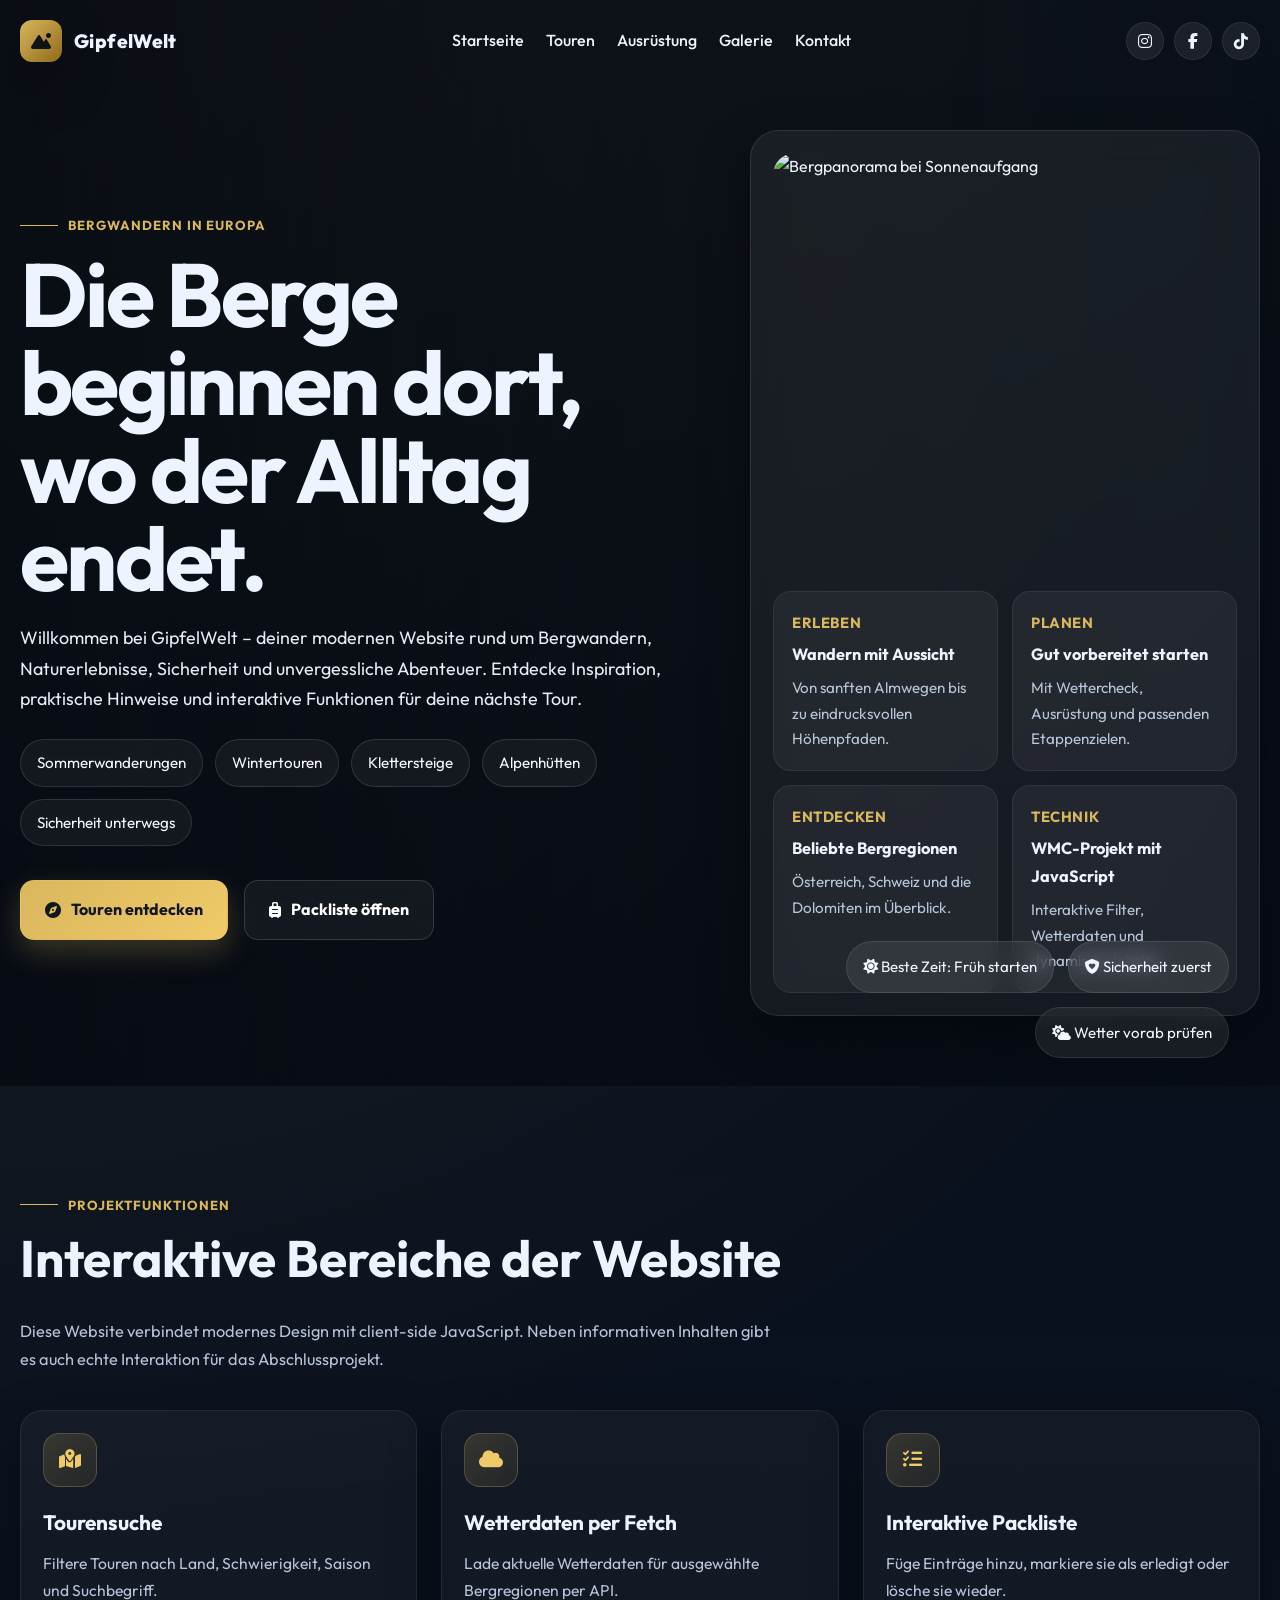
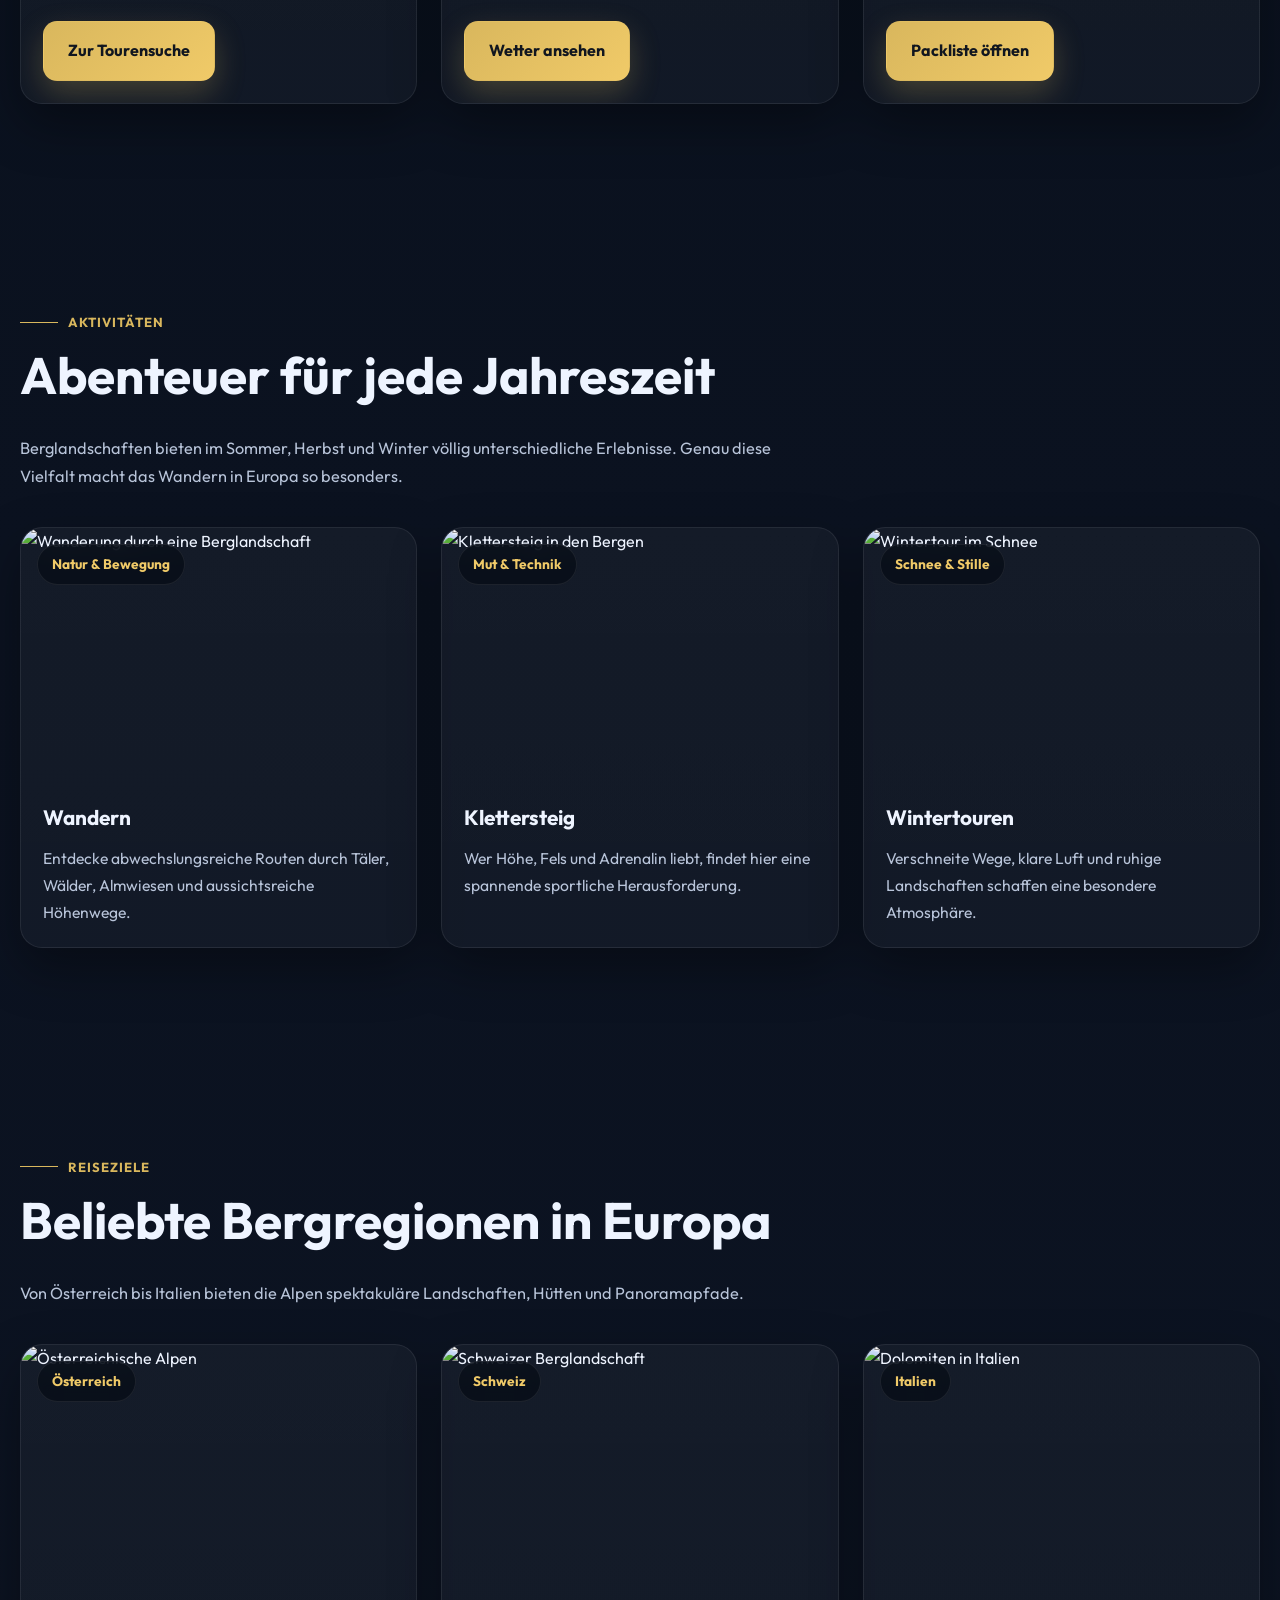
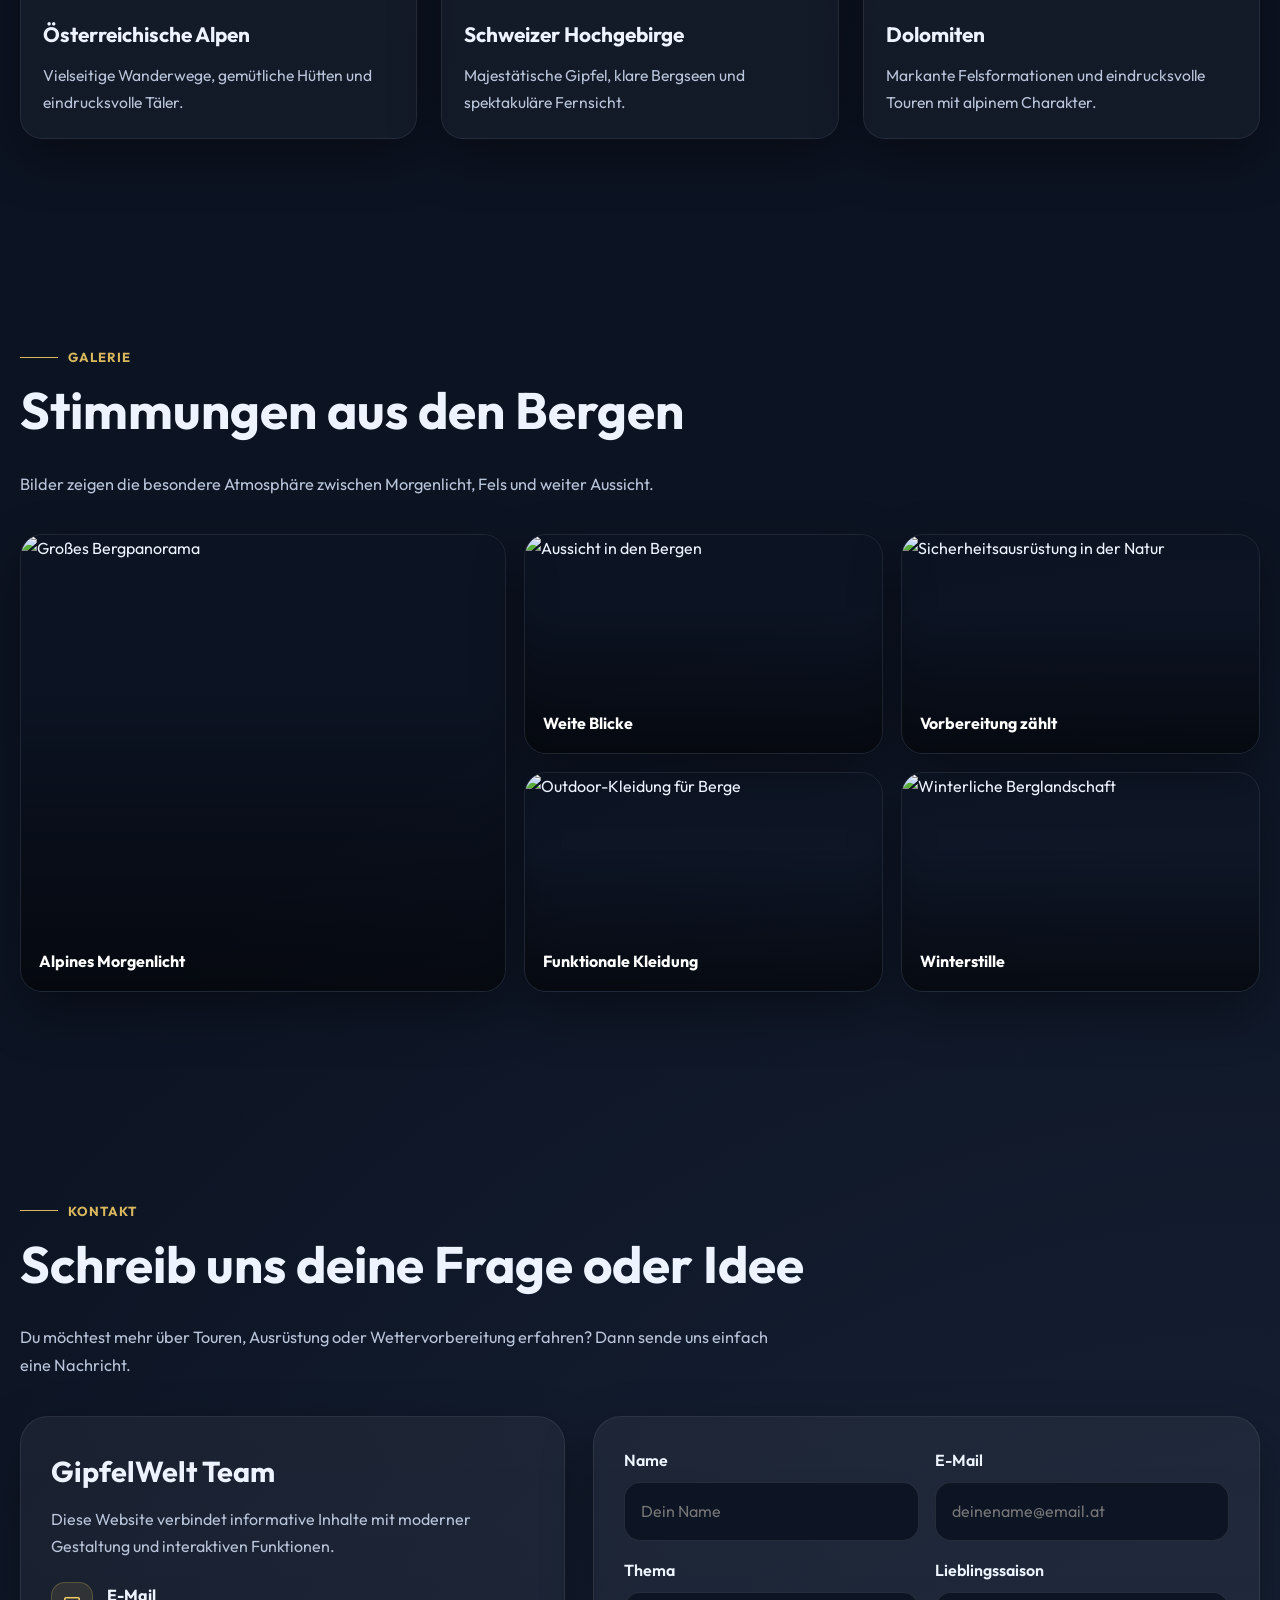
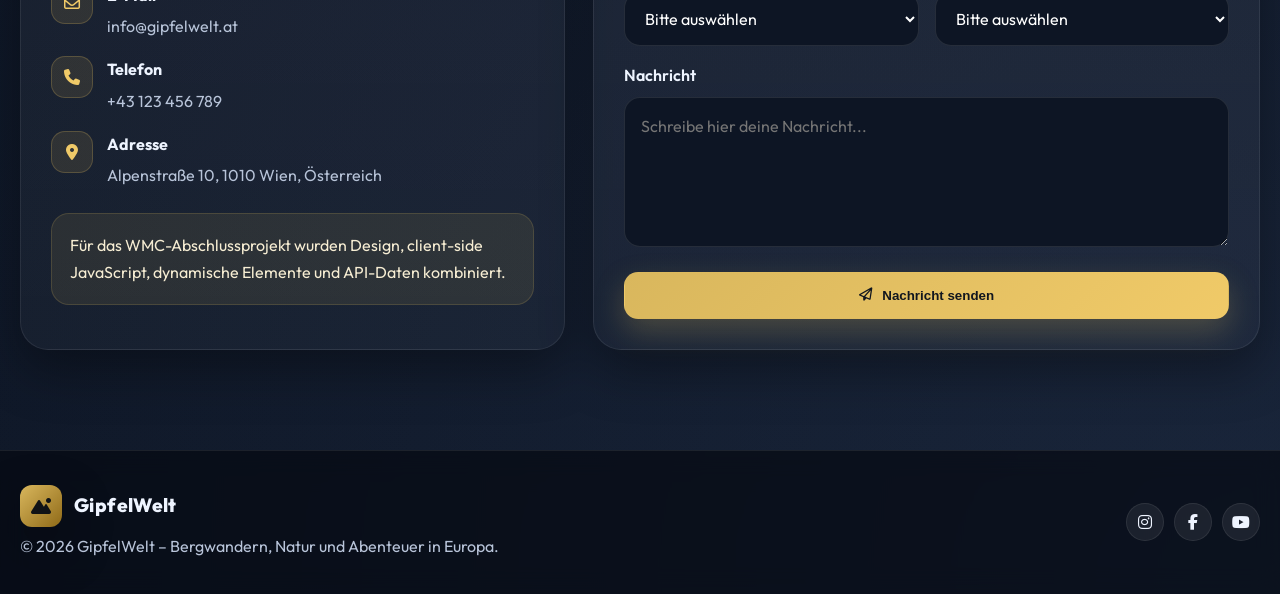
==== CSS/index.html @ cbbd0f8c "first commit" ====
<!DOCTYPE html>
<html lang="de">
<head>
  <meta charset="UTF-8" />
  <meta name="viewport" content="width=device-width, initial-scale=1.0" />
  <title>GipfelWelt | Bergwandern, Natur & Abenteuer</title>

  <link rel="preconnect" href="https://fonts.googleapis.com" />
  <link rel="preconnect" href="https://fonts.gstatic.com" crossorigin />
  <link href="https://fonts.googleapis.com/css2?family=Outfit:wght@300;400;500;600;700;800&display=swap" rel="stylesheet" />
  <link rel="stylesheet" href="https://cdnjs.cloudflare.com/ajax/libs/font-awesome/6.5.2/css/all.min.css" />
  <link rel="stylesheet" href="style.css" />
  <script src="script.js" defer></script>
</head>
<body data-seite="start">

  <nav id="navbar">
    <div class="nav-inner">
      <a href="index.html" class="logo">
        <span class="logo-icon"><i class="fa-solid fa-mountain-sun"></i></span>
        <span>GipfelWelt</span>
      </a>

      <div class="nav-links" id="navLinks">
        <a href="index.html">Startseite</a>
        <a href="touren.html">Touren</a>
        <a href="ausruestung.html">Ausrüstung</a>
        <a href="#galerie">Galerie</a>
        <a href="#kontakt">Kontakt</a>
      </div>

      <div class="nav-actions">
        <div class="social-mini">
          <a href="#" aria-label="Instagram"><i class="fa-brands fa-instagram"></i></a>
          <a href="#" aria-label="Facebook"><i class="fa-brands fa-facebook-f"></i></a>
          <a href="#" aria-label="TikTok"><i class="fa-brands fa-tiktok"></i></a>
        </div>

        <button class="menu-btn" id="menuBtn" aria-label="Menü öffnen">
          <i class="fa-solid fa-bars"></i>
        </button>
      </div>
    </div>
  </nav>

  <header id="start">
    <div class="hero-bg hero-bg-home"></div>

    <div class="hero-grid">
      <div class="hero-copy">
        <div class="eyebrow">Bergwandern in Europa</div>
        <h1>Die Berge beginnen dort, wo der Alltag endet.</h1>
        <p>
          Willkommen bei GipfelWelt – deiner modernen Website rund um Bergwandern,
          Naturerlebnisse, Sicherheit und unvergessliche Abenteuer.
          Entdecke Inspiration, praktische Hinweise und interaktive Funktionen
          für deine nächste Tour.
        </p>

        <div class="pill-list">
          <span class="pill">Sommerwanderungen</span>
          <span class="pill">Wintertouren</span>
          <span class="pill">Klettersteige</span>
          <span class="pill">Alpenhütten</span>
          <span class="pill">Sicherheit unterwegs</span>
        </div>

        <div class="hero-buttons">
          <a href="touren.html" class="btn btn-primary">
            <i class="fa-solid fa-compass"></i> Touren entdecken
          </a>
          <a href="ausruestung.html" class="btn btn-secondary">
            <i class="fa-solid fa-suitcase-rolling"></i> Packliste öffnen
          </a>
        </div>
      </div>

      <div class="hero-panel">
        <div class="hero-image">
          <img
            src="https://images.unsplash.com/photo-1464822759023-fed622ff2c3b?q=80&w=1400&auto=format&fit=crop"
            alt="Bergpanorama bei Sonnenaufgang"
          />
        </div>

        <div class="hero-info">
          <div class="info-box">
            <span>Erleben</span>
            <strong>Wandern mit Aussicht</strong>
            <p>Von sanften Almwegen bis zu eindrucksvollen Höhenpfaden.</p>
          </div>

          <div class="info-box">
            <span>Planen</span>
            <strong>Gut vorbereitet starten</strong>
            <p>Mit Wettercheck, Ausrüstung und passenden Etappenzielen.</p>
          </div>

          <div class="info-box">
            <span>Entdecken</span>
            <strong>Beliebte Bergregionen</strong>
            <p>Österreich, Schweiz und die Dolomiten im Überblick.</p>
          </div>

          <div class="info-box">
            <span>Technik</span>
            <strong>WMC-Projekt mit JavaScript</strong>
            <p>Interaktive Filter, Wetterdaten und dynamische Inhalte.</p>
          </div>
        </div>
      </div>
    </div>

    <div class="hero-floating">
      <span class="floating-chip"><i class="fa-solid fa-sun"></i> Beste Zeit: Früh starten</span>
      <span class="floating-chip"><i class="fa-solid fa-shield-heart"></i> Sicherheit zuerst</span>
      <span class="floating-chip"><i class="fa-solid fa-cloud-sun"></i> Wetter vorab prüfen</span>
    </div>
  </header>

  <main>
    <section class="section">
      <div class="container">
        <div class="section-head">
          <div>
            <div class="eyebrow">Projektfunktionen</div>
            <h2>Interaktive Bereiche der Website</h2>
          </div>
          <p>
            Diese Website verbindet modernes Design mit client-side JavaScript.
            Neben informativen Inhalten gibt es auch echte Interaktion für das Abschlussprojekt.
          </p>
        </div>

        <div class="grid-3">
          <article class="card">
            <div class="card-content">
              <div class="card-icon"><i class="fa-solid fa-map-location-dot"></i></div>
              <h3>Tourensuche</h3>
              <p>
                Filtere Touren nach Land, Schwierigkeit, Saison und Suchbegriff.
              </p>
              <a class="btn btn-primary btn-small" href="touren.html">Zur Tourensuche</a>
            </div>
          </article>

          <article class="card">
            <div class="card-content">
              <div class="card-icon"><i class="fa-solid fa-cloud"></i></div>
              <h3>Wetterdaten per Fetch</h3>
              <p>
                Lade aktuelle Wetterdaten für ausgewählte Bergregionen per API.
              </p>
              <a class="btn btn-primary btn-small" href="touren.html#wetterbereich">Wetter ansehen</a>
            </div>
          </article>

          <article class="card">
            <div class="card-content">
              <div class="card-icon"><i class="fa-solid fa-list-check"></i></div>
              <h3>Interaktive Packliste</h3>
              <p>
                Füge Einträge hinzu, markiere sie als erledigt oder lösche sie wieder.
              </p>
              <a class="btn btn-primary btn-small" href="ausruestung.html">Packliste öffnen</a>
            </div>
          </article>
        </div>
      </div>
    </section>

    <section class="section" id="aktivitaeten">
      <div class="container">
        <div class="section-head">
          <div>
            <div class="eyebrow">Aktivitäten</div>
            <h2>Abenteuer für jede Jahreszeit</h2>
          </div>
          <p>
            Berglandschaften bieten im Sommer, Herbst und Winter völlig unterschiedliche Erlebnisse.
            Genau diese Vielfalt macht das Wandern in Europa so besonders.
          </p>
        </div>

        <div class="grid-3">
          <article class="card">
            <div class="card-image">
              <img src="https://images.unsplash.com/photo-1551632811-561732d1e306?q=80&w=1200&auto=format&fit=crop" alt="Wanderung durch eine Berglandschaft" />
              <span class="badge">Natur & Bewegung</span>
            </div>
            <div class="card-content">
              <h3>Wandern</h3>
              <p>
                Entdecke abwechslungsreiche Routen durch Täler, Wälder, Almwiesen und aussichtsreiche Höhenwege.
              </p>
            </div>
          </article>

          <article class="card">
            <div class="card-image">
              <img src="https://images.unsplash.com/photo-1522163182402-834f871fd851?q=80&w=1200&auto=format&fit=crop" alt="Klettersteig in den Bergen" />
              <span class="badge">Mut & Technik</span>
            </div>
            <div class="card-content">
              <h3>Klettersteig</h3>
              <p>
                Wer Höhe, Fels und Adrenalin liebt, findet hier eine spannende sportliche Herausforderung.
              </p>
            </div>
          </article>

          <article class="card">
            <div class="card-image">
              <img src="https://images.unsplash.com/photo-1548777123-e216912df7d8?q=80&w=1200&auto=format&fit=crop" alt="Wintertour im Schnee" />
              <span class="badge">Schnee & Stille</span>
            </div>
            <div class="card-content">
              <h3>Wintertouren</h3>
              <p>
                Verschneite Wege, klare Luft und ruhige Landschaften schaffen eine besondere Atmosphäre.
              </p>
            </div>
          </article>
        </div>
      </div>
    </section>

    <section class="section" id="reiseziele">
      <div class="container">
        <div class="section-head">
          <div>
            <div class="eyebrow">Reiseziele</div>
            <h2>Beliebte Bergregionen in Europa</h2>
          </div>
          <p>
            Von Österreich bis Italien bieten die Alpen spektakuläre Landschaften, Hütten und Panoramapfade.
          </p>
        </div>

        <div class="grid-3">
          <article class="card">
            <div class="card-image">
              <img src="https://images.unsplash.com/photo-1564419320461-6870880221ad?q=80&w=1200&auto=format&fit=crop" alt="Österreichische Alpen" />
              <span class="badge">Österreich</span>
            </div>
            <div class="card-content">
              <h3>Österreichische Alpen</h3>
              <p>Vielseitige Wanderwege, gemütliche Hütten und eindrucksvolle Täler.</p>
            </div>
          </article>

          <article class="card">
            <div class="card-image">
              <img src="https://images.unsplash.com/photo-1506905925346-21bda4d32df4?q=80&w=1200&auto=format&fit=crop" alt="Schweizer Berglandschaft" />
              <span class="badge">Schweiz</span>
            </div>
            <div class="card-content">
              <h3>Schweizer Hochgebirge</h3>
              <p>Majestätische Gipfel, klare Bergseen und spektakuläre Fernsicht.</p>
            </div>
          </article>

          <article class="card">
            <div class="card-image">
              <img src="https://images.unsplash.com/photo-1531210483974-4f8205d03263?q=80&w=1200&auto=format&fit=crop" alt="Dolomiten in Italien" />
              <span class="badge">Italien</span>
            </div>
            <div class="card-content">
              <h3>Dolomiten</h3>
              <p>Markante Felsformationen und eindrucksvolle Touren mit alpinem Charakter.</p>
            </div>
          </article>
        </div>
      </div>
    </section>

    <section class="section" id="galerie">
      <div class="container">
        <div class="section-head">
          <div>
            <div class="eyebrow">Galerie</div>
            <h2>Stimmungen aus den Bergen</h2>
          </div>
          <p>
            Bilder zeigen die besondere Atmosphäre zwischen Morgenlicht, Fels und weiter Aussicht.
          </p>
        </div>

        <div class="gallery-grid">
          <div class="gallery-item span-2">
            <img src="https://images.unsplash.com/photo-1464822759023-fed622ff2c3b?q=80&w=1400&auto=format&fit=crop" alt="Großes Bergpanorama" />
            <div class="gallery-label">Alpines Morgenlicht</div>
          </div>

          <div class="gallery-item">
            <img src="https://images.unsplash.com/photo-1500530855697-b586d89ba3ee?q=80&w=1200&auto=format&fit=crop" alt="Aussicht in den Bergen" />
            <div class="gallery-label">Weite Blicke</div>
          </div>

          <div class="gallery-item">
            <img src="https://images.unsplash.com/photo-1458668383970-8ddd3927deed?q=80&w=1200&auto=format&fit=crop" alt="Sicherheitsausrüstung in der Natur" />
            <div class="gallery-label">Vorbereitung zählt</div>
          </div>

          <div class="gallery-item">
            <img src="https://images.unsplash.com/photo-1624600965506-45484f8339de?q=80&w=1200&auto=format&fit=crop" alt="Outdoor-Kleidung für Berge" />
            <div class="gallery-label">Funktionale Kleidung</div>
          </div>

          <div class="gallery-item">
            <img src="https://images.unsplash.com/photo-1548777123-e216912df7d8?q=80&w=1200&auto=format&fit=crop" alt="Winterliche Berglandschaft" />
            <div class="gallery-label">Winterstille</div>
          </div>
        </div>
      </div>
    </section>

    <section class="section" id="kontakt">
      <div class="container">
        <div class="section-head">
          <div>
            <div class="eyebrow">Kontakt</div>
            <h2>Schreib uns deine Frage oder Idee</h2>
          </div>
          <p>
            Du möchtest mehr über Touren, Ausrüstung oder Wettervorbereitung erfahren?
            Dann sende uns einfach eine Nachricht.
          </p>
        </div>

        <div class="contact-wrap">
          <div class="contact-card">
            <h3>GipfelWelt Team</h3>
            <p>
              Diese Website verbindet informative Inhalte mit moderner Gestaltung und interaktiven Funktionen.
            </p>

            <div class="contact-list">
              <div class="contact-item">
                <i class="fa-regular fa-envelope"></i>
                <div>
                  <strong>E-Mail</strong>
                  <span>info@gipfelwelt.at</span>
                </div>
              </div>

              <div class="contact-item">
                <i class="fa-solid fa-phone"></i>
                <div>
                  <strong>Telefon</strong>
                  <span>+43 123 456 789</span>
                </div>
              </div>

              <div class="contact-item">
                <i class="fa-solid fa-location-dot"></i>
                <div>
                  <strong>Adresse</strong>
                  <span>Alpenstraße 10, 1010 Wien, Österreich</span>
                </div>
              </div>
            </div>

            <div class="contact-note">
              Für das WMC-Abschlussprojekt wurden Design, client-side JavaScript,
              dynamische Elemente und API-Daten kombiniert.
            </div>
          </div>

          <div class="form-card">
            <form id="kontaktFormular">
              <div class="form-grid">
                <div>
                  <label class="label" for="name">Name</label>
                  <input type="text" id="name" name="name" placeholder="Dein Name" required />
                </div>

                <div>
                  <label class="label" for="email">E-Mail</label>
                  <input type="email" id="email" name="email" placeholder="deinename@email.at" required />
                </div>
              </div>

              <div class="form-grid">
                <div>
                  <label class="label" for="thema">Thema</label>
                  <select id="thema" name="thema" required>
                    <option value="">Bitte auswählen</option>
                    <option value="wanderung">Wanderung</option>
                    <option value="ausruestung">Ausrüstung</option>
                    <option value="reiseziele">Reiseziele</option>
                    <option value="sicherheit">Sicherheit</option>
                    <option value="sonstiges">Sonstiges</option>
                  </select>
                </div>

                <div>
                  <label class="label" for="saison">Lieblingssaison</label>
                  <select id="saison" name="saison">
                    <option value="">Bitte auswählen</option>
                    <option value="fruehling">Frühling</option>
                    <option value="sommer">Sommer</option>
                    <option value="herbst">Herbst</option>
                    <option value="winter">Winter</option>
                  </select>
                </div>
              </div>

              <div>
                <label class="label" for="nachricht">Nachricht</label>
                <textarea id="nachricht" name="nachricht" placeholder="Schreibe hier deine Nachricht..." required></textarea>
              </div>

              <button type="submit" class="btn btn-primary">
                <i class="fa-regular fa-paper-plane"></i> Nachricht senden
              </button>
            </form>
          </div>
        </div>
      </div>
    </section>
  </main>

  <footer>
    <div class="footer-inner">
      <div class="footer-text">
        <div class="logo">
          <span class="logo-icon"><i class="fa-solid fa-mountain-sun"></i></span>
          <span>GipfelWelt</span>
        </div>
        <p>© <span id="year"></span> GipfelWelt – Bergwandern, Natur und Abenteuer in Europa.</p>
      </div>

      <div class="footer-social">
        <a href="#" aria-label="Instagram"><i class="fa-brands fa-instagram"></i></a>
        <a href="#" aria-label="Facebook"><i class="fa-brands fa-facebook-f"></i></a>
        <a href="#" aria-label="YouTube"><i class="fa-brands fa-youtube"></i></a>
      </div>
    </div>
  </footer>

  <button class="back-to-top" id="backToTop" aria-label="Nach oben">
    <i class="fa-solid fa-arrow-up"></i>
  </button>

</body>
</html>
---- CSS/style.css ----
:root{
  --bg:#0b1220;
  --bg-soft:#111a2b;
  --card:#121c30;
  --card-2:#18243c;
  --text:#eef4ff;
  --muted:#b8c4d9;
  --gold:#d9b75d;
  --gold-strong:#f0ca68;
  --line:rgba(255,255,255,0.08);
  --shadow:0 20px 50px rgba(0,0,0,0.35);
  --radius:22px;
  --max:1240px;
}

*{
  margin:0;
  padding:0;
  box-sizing:border-box;
}

html{
  scroll-behavior:smooth;
}

body{
  font-family:'Outfit',sans-serif;
  background:
    radial-gradient(circle at top left, rgba(217,183,93,0.12), transparent 28%),
    radial-gradient(circle at bottom right, rgba(83,114,164,0.18), transparent 30%),
    linear-gradient(180deg, #08101b 0%, #0b1220 40%, #0d1524 100%);
  color:var(--text);
  line-height:1.7;
  overflow-x:hidden;
}

img{
  display:block;
  width:100%;
}

a{
  color:inherit;
  text-decoration:none;
}

ul{
  list-style:none;
}

.container{
  width:min(var(--max), calc(100% - 40px));
  margin-inline:auto;
}

.section{
  padding:100px 0;
  position:relative;
}

.section-head{
  display:flex;
  justify-content:space-between;
  gap:20px;
  align-items:end;
  margin-bottom:36px;
  flex-wrap:wrap;
}

.eyebrow{
  display:inline-flex;
  align-items:center;
  gap:10px;
  color:var(--gold);
  font-weight:700;
  letter-spacing:0.08em;
  text-transform:uppercase;
  font-size:0.82rem;
  margin-bottom:14px;
}

.eyebrow::before{
  content:"";
  width:38px;
  height:1px;
  background:var(--gold);
  display:block;
}

.section h2{
  font-size:clamp(2rem, 4vw, 3.2rem);
  line-height:1.1;
  margin-bottom:12px;
}

.section-head p{
  max-width:760px;
  color:var(--muted);
  font-size:1.02rem;
}

.label{
  display:block;
  margin-bottom:8px;
  font-weight:600;
}

.pill-list{
  display:flex;
  flex-wrap:wrap;
  gap:12px;
  margin-top:24px;
}

.pill{
  padding:10px 16px;
  border:1px solid rgba(255,255,255,0.12);
  background:rgba(255,255,255,0.05);
  border-radius:999px;
  color:#f7f8fb;
  font-size:0.95rem;
  backdrop-filter:blur(10px);
}

nav{
  position:fixed;
  top:0;
  left:0;
  width:100%;
  z-index:1200;
  transition:0.35s ease;
  border-bottom:1px solid transparent;
}

nav.scrolled{
  background:rgba(7,12,22,0.82);
  backdrop-filter:blur(16px);
  border-color:rgba(255,255,255,0.08);
  box-shadow:0 10px 30px rgba(0,0,0,0.22);
}

.nav-inner{
  width:min(var(--max), calc(100% - 40px));
  margin-inline:auto;
  min-height:82px;
  display:flex;
  align-items:center;
  justify-content:space-between;
  gap:20px;
}

.logo{
  display:flex;
  align-items:center;
  gap:12px;
  font-weight:800;
  font-size:1.2rem;
  letter-spacing:0.02em;
}

.logo-icon{
  width:42px;
  height:42px;
  border-radius:12px;
  display:grid;
  place-items:center;
  background:linear-gradient(135deg, var(--gold), #8f6a18);
  color:#101316;
  box-shadow:var(--shadow);
  font-size:1rem;
}

.nav-links{
  display:flex;
  align-items:center;
  gap:22px;
}

.nav-links a{
  color:#edf2fb;
  font-weight:500;
  position:relative;
  transition:0.25s ease;
}

.nav-links a::after{
  content:"";
  position:absolute;
  left:0;
  bottom:-6px;
  width:0;
  height:2px;
  background:var(--gold);
  transition:0.25s ease;
}

.nav-links a:hover{
  color:var(--gold-strong);
}

.nav-links a:hover::after{
  width:100%;
}

.nav-actions{
  display:flex;
  align-items:center;
  gap:14px;
}

.social-mini{
  display:flex;
  gap:10px;
}

.social-mini a,
.footer-social a{
  width:38px;
  height:38px;
  border-radius:50%;
  display:grid;
  place-items:center;
  background:rgba(255,255,255,0.07);
  border:1px solid rgba(255,255,255,0.08);
  transition:0.25s ease;
}

.social-mini a:hover,
.footer-social a:hover{
  transform:translateY(-3px);
  background:rgba(217,183,93,0.16);
  color:var(--gold-strong);
  border-color:rgba(217,183,93,0.35);
}

.menu-btn{
  display:none;
  width:46px;
  height:46px;
  border:none;
  border-radius:12px;
  background:rgba(255,255,255,0.08);
  color:white;
  font-size:1.05rem;
  cursor:pointer;
}

header{
  min-height:100vh;
  position:relative;
  display:flex;
  align-items:center;
  isolation:isolate;
  overflow:hidden;
}

.subpage-hero{
  min-height:70vh;
}

header::before,
.subpage-hero::before{
  content:"";
  position:absolute;
  inset:0;
  background:
    linear-gradient(90deg, rgba(6,10,18,0.82) 0%, rgba(6,10,18,0.55) 45%, rgba(6,10,18,0.30) 100%),
    linear-gradient(180deg, rgba(6,10,18,0.10), rgba(6,10,18,0.60));
  z-index:-1;
}

.hero-bg{
  position:absolute;
  inset:0;
  z-index:-2;
  transform:scale(1.05);
}

.hero-bg-home{
  background:url('https://images.unsplash.com/photo-1501785888041-af3ef285b470?q=80&w=1800&auto=format&fit=crop') center/cover no-repeat;
}

.hero-bg-tours{
  background:url('https://images.unsplash.com/photo-1500530855697-b586d89ba3ee?q=80&w=1800&auto=format&fit=crop') center/cover no-repeat;
}

.hero-bg-pack{
  background:url('https://images.unsplash.com/photo-1488085061387-422e29b40080?q=80&w=1800&auto=format&fit=crop') center/cover no-repeat;
}

.hero-grid{
  width:min(var(--max), calc(100% - 40px));
  margin-inline:auto;
  display:grid;
  grid-template-columns:1.15fr 0.85fr;
  gap:40px;
  align-items:center;
  padding:130px 0 70px;
}

.hero-grid-single{
  grid-template-columns:1fr;
}

.hero-copy{
  max-width:760px;
}

.hero-copy h1{
  font-size:clamp(2.8rem, 7vw, 5.6rem);
  line-height:0.98;
  margin-bottom:22px;
  letter-spacing:-0.03em;
}

.hero-copy p{
  font-size:1.12rem;
  color:#e6edf8;
  max-width:720px;
}

.hero-buttons{
  display:flex;
  gap:16px;
  flex-wrap:wrap;
  margin-top:34px;
}

.btn{
  display:inline-flex;
  align-items:center;
  justify-content:center;
  gap:10px;
  padding:15px 24px;
  border-radius:14px;
  font-weight:700;
  transition:0.28s ease;
  border:1px solid transparent;
  cursor:pointer;
}

.btn-small{
  margin-top:18px;
}

.btn-primary{
  background:linear-gradient(135deg, var(--gold), var(--gold-strong));
  color:#11161f;
  box-shadow:0 12px 30px rgba(217,183,93,0.25);
}

.btn-primary:hover{
  transform:translateY(-3px);
  box-shadow:0 16px 34px rgba(217,183,93,0.34);
}

.btn-secondary{
  border-color:rgba(255,255,255,0.14);
  background:rgba(255,255,255,0.05);
  color:white;
  backdrop-filter:blur(12px);
}

.btn-secondary:hover{
  transform:translateY(-3px);
  border-color:rgba(217,183,93,0.45);
  color:var(--gold-strong);
}

.hero-panel{
  background:rgba(255,255,255,0.06);
  border:1px solid rgba(255,255,255,0.10);
  border-radius:28px;
  padding:22px;
  backdrop-filter:blur(18px);
  box-shadow:var(--shadow);
}

.hero-image{
  border-radius:22px;
  overflow:hidden;
  margin-bottom:18px;
  min-height:420px;
}

.hero-image img{
  height:420px;
  object-fit:cover;
}

.hero-info{
  display:grid;
  grid-template-columns:repeat(2,1fr);
  gap:14px;
}

.info-box{
  padding:18px;
  border-radius:18px;
  background:rgba(255,255,255,0.05);
  border:1px solid rgba(255,255,255,0.07);
}

.info-box span{
  display:block;
  color:var(--gold);
  font-size:0.92rem;
  font-weight:700;
  margin-bottom:6px;
  text-transform:uppercase;
  letter-spacing:0.04em;
}

.info-box strong{
  font-size:1.02rem;
  display:block;
  margin-bottom:6px;
}

.info-box p{
  color:var(--muted);
  font-size:0.95rem;
}

.grid-3,
.grid-4{
  display:grid;
  gap:24px;
}

.grid-3{
  grid-template-columns:repeat(3,1fr);
}

.grid-4{
  grid-template-columns:repeat(4,1fr);
}

.card{
  background:linear-gradient(180deg, rgba(255,255,255,0.04), rgba(255,255,255,0.03));
  border:1px solid rgba(255,255,255,0.08);
  border-radius:var(--radius);
  overflow:hidden;
  box-shadow:var(--shadow);
  transition:0.3s ease;
}

.card:hover{
  transform:translateY(-8px);
  border-color:rgba(217,183,93,0.32);
}

.card-image{
  position:relative;
  overflow:hidden;
  height:250px;
}

.card-image img{
  height:100%;
  object-fit:cover;
  transition:0.45s ease;
}

.card:hover .card-image img{
  transform:scale(1.06);
}

.badge{
  position:absolute;
  top:16px;
  left:16px;
  padding:8px 14px;
  border-radius:999px;
  background:rgba(8,14,24,0.82);
  border:1px solid rgba(255,255,255,0.08);
  color:var(--gold-strong);
  font-size:0.86rem;
  font-weight:700;
  backdrop-filter:blur(10px);
}

.card-content{
  padding:22px;
}

.card h3{
  font-size:1.3rem;
  margin-bottom:10px;
}

.card p{
  color:var(--muted);
  font-size:0.98rem;
}

.card-icon{
  width:54px;
  height:54px;
  border-radius:16px;
  display:grid;
  place-items:center;
  margin-bottom:18px;
  background:linear-gradient(135deg, rgba(217,183,93,0.18), rgba(217,183,93,0.08));
  color:var(--gold-strong);
  border:1px solid rgba(217,183,93,0.25);
  font-size:1.2rem;
}

.gallery-grid{
  display:grid;
  grid-template-columns:1.15fr 0.85fr 0.85fr;
  grid-auto-rows:220px;
  gap:18px;
}

.gallery-item{
  position:relative;
  border-radius:22px;
  overflow:hidden;
  border:1px solid rgba(255,255,255,0.08);
  box-shadow:var(--shadow);
  min-height:220px;
}

.gallery-item img{
  width:100%;
  height:100%;
  object-fit:cover;
  transition:0.45s ease;
}

.gallery-item:hover img{
  transform:scale(1.06);
}

.gallery-item::after{
  content:"";
  position:absolute;
  inset:0;
  background:linear-gradient(180deg, transparent 35%, rgba(0,0,0,0.55));
}

.gallery-label{
  position:absolute;
  left:18px;
  bottom:16px;
  z-index:2;
  color:white;
  font-weight:700;
  font-size:1rem;
}

.span-2{
  grid-row:span 2;
}

.contact-wrap{
  display:grid;
  grid-template-columns:0.9fr 1.1fr;
  gap:28px;
}

.contact-card,
.form-card{
  background:linear-gradient(180deg, rgba(255,255,255,0.05), rgba(255,255,255,0.03));
  border:1px solid rgba(255,255,255,0.08);
  border-radius:28px;
  padding:30px;
  box-shadow:var(--shadow);
}

.contact-card h3{
  font-size:1.8rem;
  margin-bottom:10px;
}

.contact-card p{
  color:var(--muted);
}

.contact-list{
  display:grid;
  gap:16px;
  margin:22px 0 24px;
}

.contact-item{
  display:flex;
  gap:14px;
  align-items:flex-start;
  color:var(--muted);
}

.contact-item i{
  width:42px;
  height:42px;
  border-radius:14px;
  display:grid;
  place-items:center;
  color:var(--gold-strong);
  background:rgba(217,183,93,0.12);
  border:1px solid rgba(217,183,93,0.24);
  flex-shrink:0;
}

.contact-item strong{
  color:var(--text);
  display:block;
  margin-bottom:4px;
}

.contact-note{
  padding:18px;
  border-radius:18px;
  background:rgba(217,183,93,0.10);
  border:1px solid rgba(217,183,93,0.18);
  color:#f6edd3;
}

form{
  display:grid;
  gap:16px;
}

.form-grid{
  display:grid;
  grid-template-columns:1fr 1fr;
  gap:16px;
}

input,
textarea,
select{
  width:100%;
  background:#0d1524;
  color:white;
  border:1px solid rgba(255,255,255,0.10);
  border-radius:16px;
  padding:15px 16px;
  font:inherit;
  outline:none;
  transition:0.25s ease;
}

input:focus,
textarea:focus,
select:focus{
  border-color:rgba(217,183,93,0.55);
  box-shadow:0 0 0 4px rgba(217,183,93,0.10);
}

textarea{
  min-height:150px;
  resize:vertical;
}

footer{
  padding:34px 0;
  border-top:1px solid rgba(255,255,255,0.08);
  background:rgba(5,9,16,0.65);
  backdrop-filter:blur(12px);
}

.footer-inner{
  width:min(var(--max), calc(100% - 40px));
  margin-inline:auto;
  display:flex;
  align-items:center;
  justify-content:space-between;
  gap:20px;
  flex-wrap:wrap;
}

.footer-text p{
  color:var(--muted);
  margin-top:6px;
}

.footer-social{
  display:flex;
  gap:10px;
}

.back-to-top{
  position:fixed;
  right:20px;
  bottom:20px;
  width:52px;
  height:52px;
  border:none;
  border-radius:18px;
  display:grid;
  place-items:center;
  background:linear-gradient(135deg, var(--gold), var(--gold-strong));
  color:#11161f;
  font-size:1.05rem;
  box-shadow:var(--shadow);
  cursor:pointer;
  opacity:0;
  visibility:hidden;
  transform:translateY(10px);
  transition:0.28s ease;
  z-index:1300;
}

.back-to-top.show{
  opacity:1;
  visibility:visible;
  transform:translateY(0);
}

.hero-floating{
  position:absolute;
  right:4%;
  bottom:28px;
  display:flex;
  gap:14px;
  flex-wrap:wrap;
  justify-content:flex-end;
  z-index:3;
  max-width:560px;
}

.floating-chip{
  padding:12px 16px;
  border-radius:999px;
  background:rgba(255,255,255,0.08);
  border:1px solid rgba(255,255,255,0.10);
  backdrop-filter:blur(10px);
  color:#f1f6ff;
  font-size:0.94rem;
}

.top-space{
  margin-top:32px;
}

.align-end{
  display:flex;
  align-items:end;
}

.wetter-box{
  margin-top:20px;
  padding:20px;
  border-radius:18px;
  background:rgba(255,255,255,0.05);
  border:1px solid rgba(255,255,255,0.08);
  color:var(--muted);
}

.packliste{
  display:grid;
  gap:14px;
  margin-top:24px;
}

.pack-item{
  display:flex;
  justify-content:space-between;
  align-items:center;
  gap:16px;
  padding:16px 18px;
  border-radius:18px;
  background:rgba(255,255,255,0.05);
  border:1px solid rgba(255,255,255,0.08);
}

.pack-item-links{
  display:flex;
  align-items:center;
  gap:12px;
  flex-wrap:wrap;
}

.pack-item.erledigt span{
  text-decoration:line-through;
  opacity:0.7;
}

.pack-actions{
  display:flex;
  gap:10px;
  flex-wrap:wrap;
}

.klein-btn{
  padding:10px 14px;
  border:none;
  border-radius:12px;
  font:inherit;
  font-weight:600;
  cursor:pointer;
  color:#11161f;
  background:linear-gradient(135deg, var(--gold), var(--gold-strong));
}

.klein-btn.loeschen{
  background:#d86a6a;
  color:white;
}

.leer-box{
  padding:20px;
  border-radius:18px;
  background:rgba(255,255,255,0.04);
  border:1px dashed rgba(255,255,255,0.15);
  color:var(--muted);
}

.check-list{
  display:grid;
  gap:14px;
  margin-top:12px;
}

.check-list li{
  display:flex;
  align-items:flex-start;
  gap:14px;
  padding:14px 16px;
  border-radius:16px;
  background:rgba(255,255,255,0.04);
  border:1px solid rgba(255,255,255,0.06);
  color:#edf2fb;
}

.check-list i{
  color:var(--gold-strong);
  margin-top:4px;
}

@media (max-width: 1100px){
  .hero-grid,
  .contact-wrap{
    grid-template-columns:1fr;
  }

  .grid-4{
    grid-template-columns:repeat(2,1fr);
  }

  .grid-3{
    grid-template-columns:repeat(2,1fr);
  }

  .gallery-grid{
    grid-template-columns:1fr 1fr;
  }

  .hero-panel{
    max-width:780px;
  }
}

@media (max-width: 860px){
  .menu-btn{
    display:grid;
    place-items:center;
  }

  .nav-links{
    position:absolute;
    top:82px;
    left:20px;
    right:20px;
    flex-direction:column;
    align-items:flex-start;
    gap:16px;
    padding:24px;
    border-radius:24px;
    background:rgba(10,16,27,0.95);
    border:1px solid rgba(255,255,255,0.08);
    box-shadow:var(--shadow);
    opacity:0;
    pointer-events:none;
    transform:translateY(-10px);
    transition:0.28s ease;
  }

  .nav-links.open{
    opacity:1;
    pointer-events:auto;
    transform:translateY(0);
  }

  .social-mini{
    display:none;
  }

  .grid-4,
  .grid-3,
  .form-grid,
  .hero-info{
    grid-template-columns:1fr;
  }

  .gallery-grid{
    grid-template-columns:1fr;
    grid-auto-rows:240px;
  }

  .span-2{
    grid-row:span 1;
  }

  .section{
    padding:82px 0;
  }
}

@media (max-width: 560px){
  .container,
  .nav-inner,
  .hero-grid,
  .footer-inner{
    width:min(var(--max), calc(100% - 26px));
  }

  .hero-grid{
    padding-top:110px;
  }

  .btn{
    width:100%;
  }

  .hero-buttons{
    flex-direction:column;
  }

  .card-content,
  .contact-card,
  .form-card{
    padding:22px;
  }

  .hero-floating{
    position:static;
    margin:0 auto 22px;
    justify-content:flex-start;
    padding:0 13px 14px;
  }

  .pack-item{
    flex-direction:column;
    align-items:flex-start;
  }

  .pack-actions{
    width:100%;
  }
}
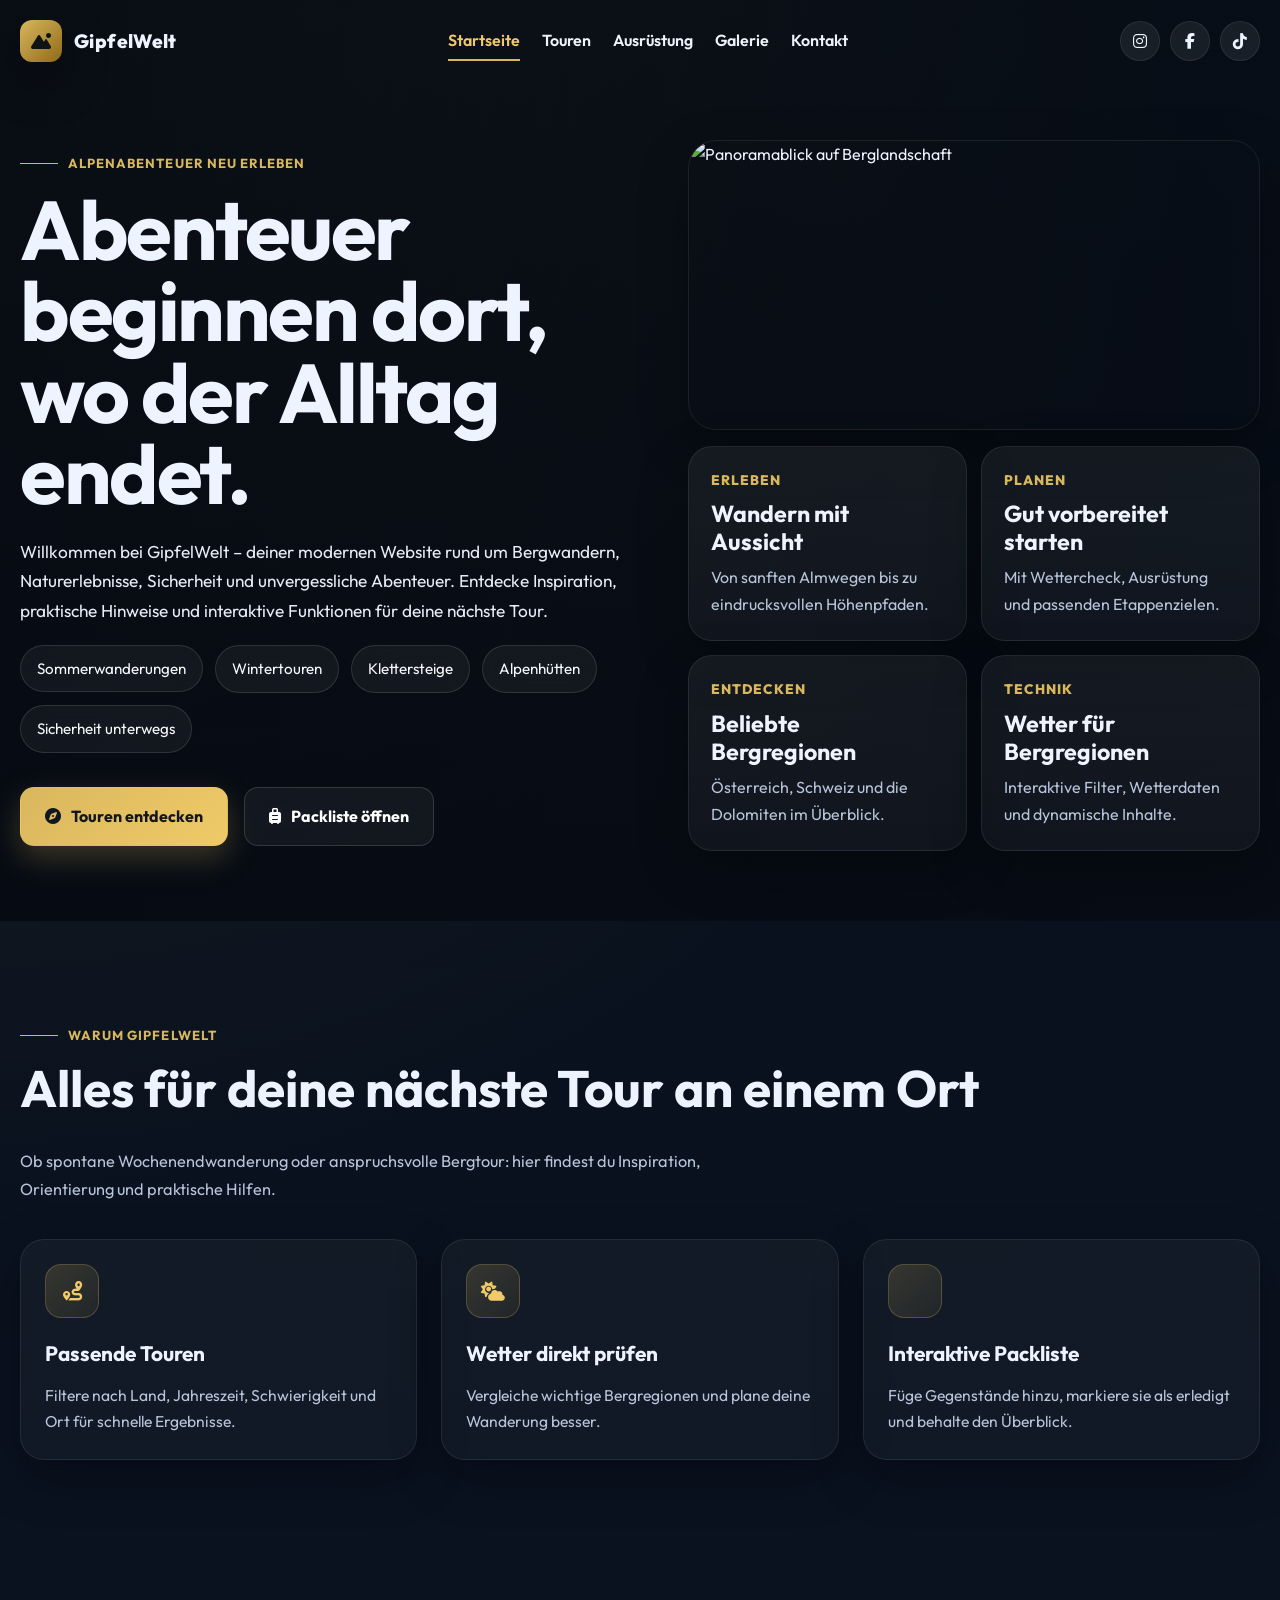
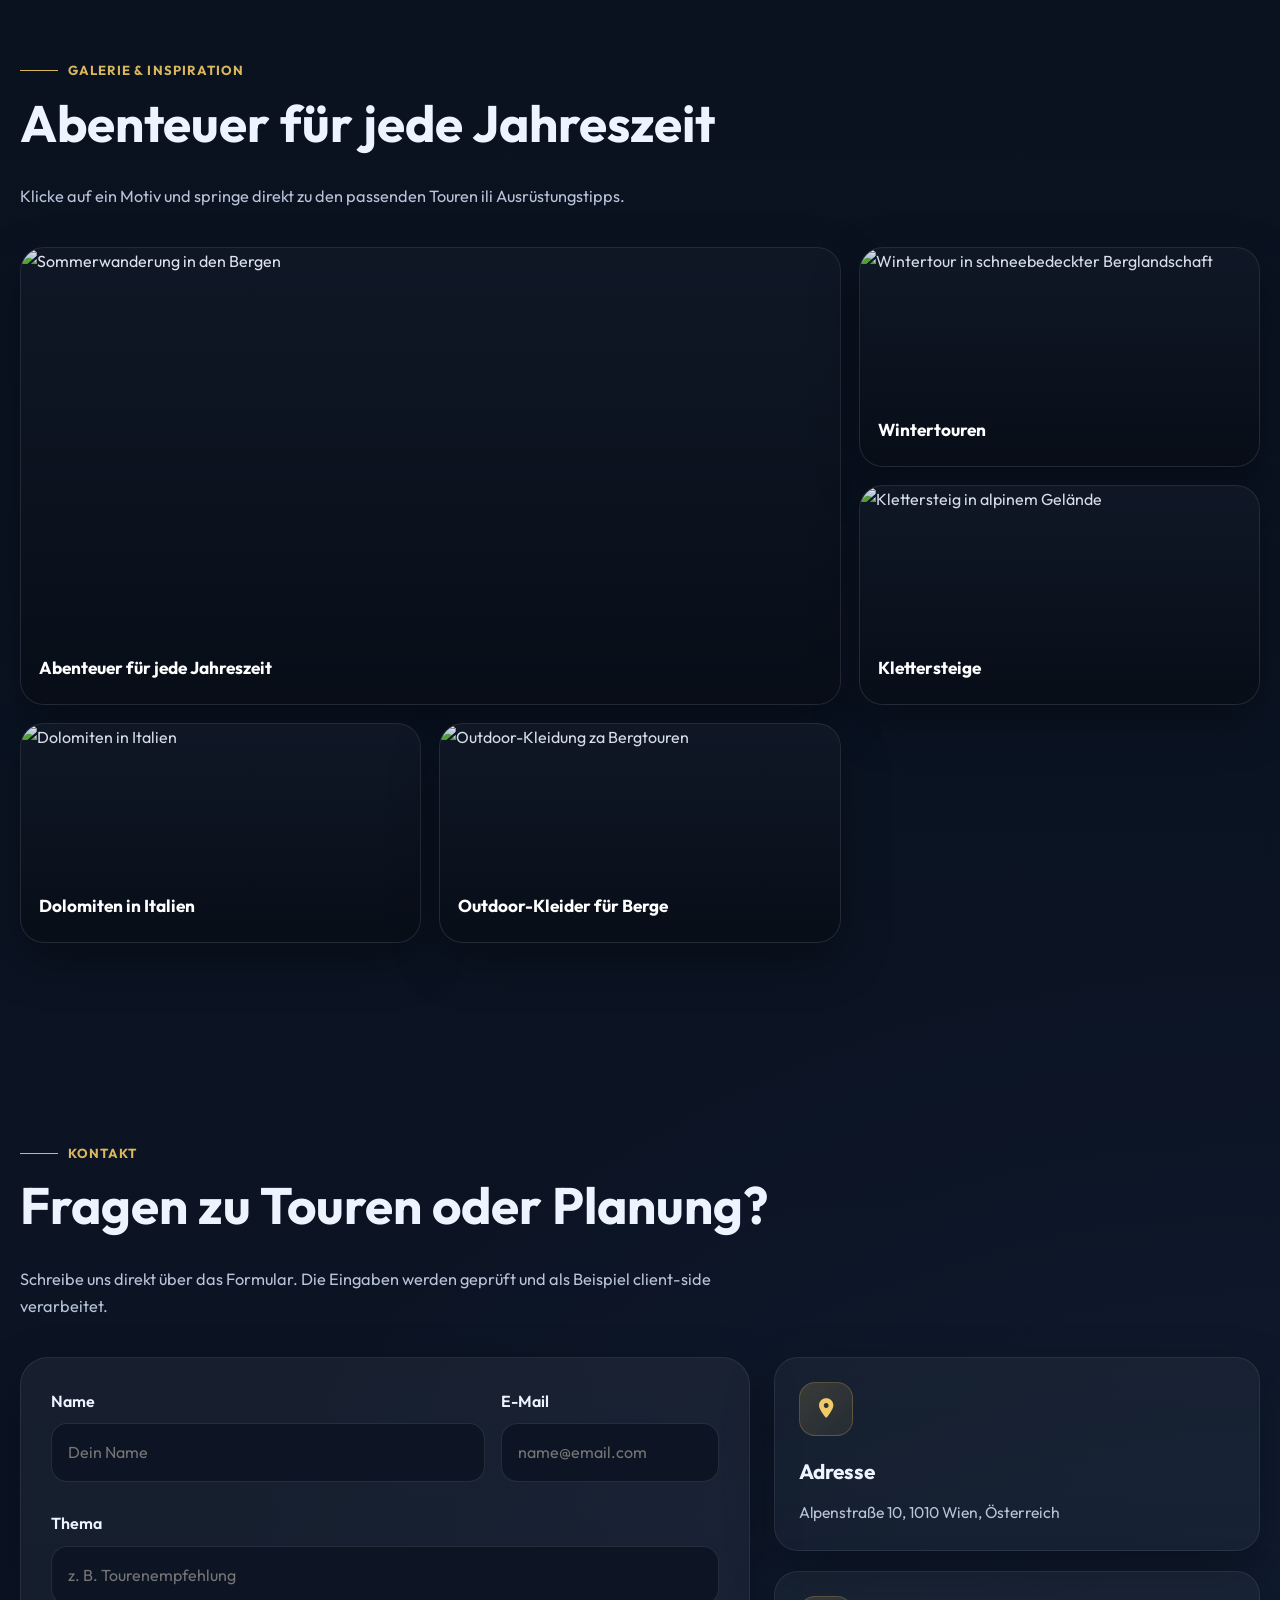
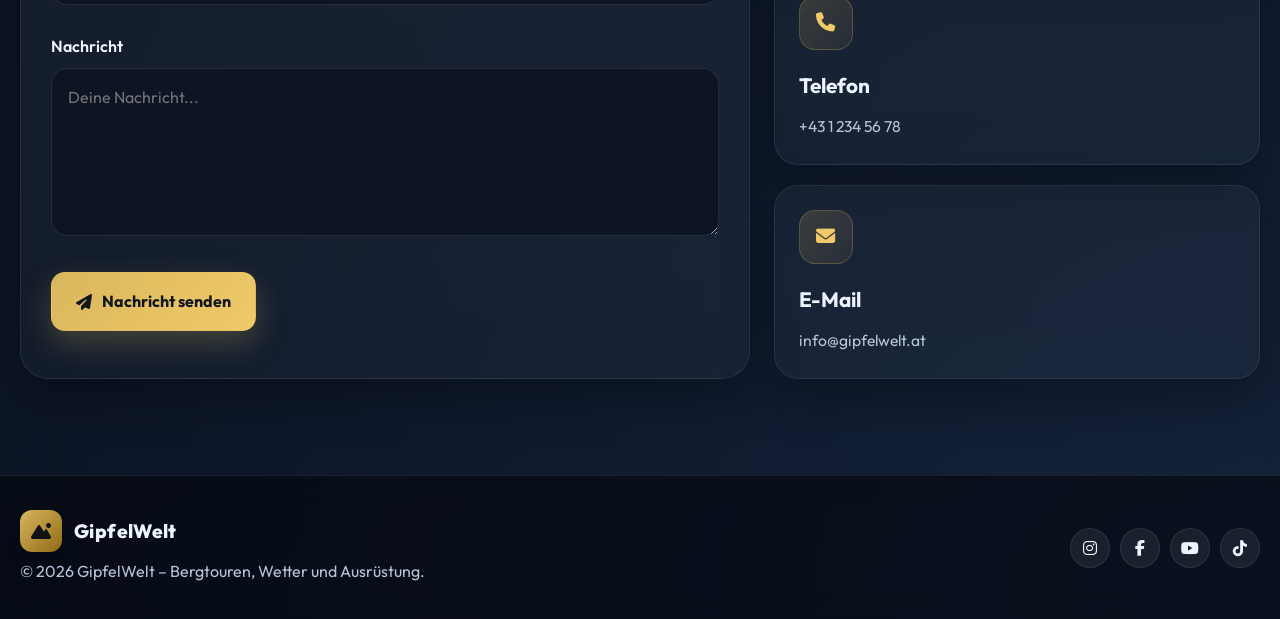
==== commit 72a81a17: "gipfelwelt-touren-und-ausruestung" ====
--- a/CSS/index.html
+++ b/CSS/index.html
@@ -3,17 +3,21 @@
 <head>
   <meta charset="UTF-8" />
   <meta name="viewport" content="width=device-width, initial-scale=1.0" />
-  <title>GipfelWelt | Bergwandern, Natur & Abenteuer</title>
+  <title>GipfelWelt | Startseite</title>
 
   <link rel="preconnect" href="https://fonts.googleapis.com" />
   <link rel="preconnect" href="https://fonts.gstatic.com" crossorigin />
-  <link href="https://fonts.googleapis.com/css2?family=Outfit:wght@300;400;500;600;700;800&display=swap" rel="stylesheet" />
-  <link rel="stylesheet" href="https://cdnjs.cloudflare.com/ajax/libs/font-awesome/6.5.2/css/all.min.css" />
+  <link
+    href="https://fonts.googleapis.com/css2?family=Outfit:wght@300;400;500;600;700;800&display=swap"
+    rel="stylesheet"
+  />
+  <link
+    rel="stylesheet"
+    href="https://cdnjs.cloudflare.com/ajax/libs/font-awesome/6.5.2/css/all.min.css"
+  />
   <link rel="stylesheet" href="style.css" />
-  <script src="script.js" defer></script>
 </head>
-<body data-seite="start">
-
+<body>
   <nav id="navbar">
     <div class="nav-inner">
       <a href="index.html" class="logo">
@@ -22,7 +26,7 @@
       </a>
 
       <div class="nav-links" id="navLinks">
-        <a href="index.html">Startseite</a>
+        <a href="index.html" class="active">Startseite</a>
         <a href="touren.html">Touren</a>
         <a href="ausruestung.html">Ausrüstung</a>
         <a href="#galerie">Galerie</a>
@@ -30,91 +34,89 @@
       </div>
 
       <div class="nav-actions">
-        <div class="social-mini">
-          <a href="#" aria-label="Instagram"><i class="fa-brands fa-instagram"></i></a>
-          <a href="#" aria-label="Facebook"><i class="fa-brands fa-facebook-f"></i></a>
-          <a href="#" aria-label="TikTok"><i class="fa-brands fa-tiktok"></i></a>
-        </div>
-
-        <button class="menu-btn" id="menuBtn" aria-label="Menü öffnen">
+        <div class="social-mini desktop-social">
+          <a href="https://www.instagram.com" target="_blank" rel="noopener noreferrer" aria-label="Instagram">
+            <i class="fa-brands fa-instagram"></i>
+          </a>
+          <a href="https://www.facebook.com" target="_blank" rel="noopener noreferrer" aria-label="Facebook">
+            <i class="fa-brands fa-facebook-f"></i>
+          </a>
+          <a href="https://www.tiktok.com" target="_blank" rel="noopener noreferrer" aria-label="TikTok">
+            <i class="fa-brands fa-tiktok"></i>
+          </a>
+        </div>
+
+        <button class="menu-btn" id="menuBtn" aria-label="Menü öffnen" aria-expanded="false">
           <i class="fa-solid fa-bars"></i>
         </button>
       </div>
     </div>
   </nav>
 
-  <header id="start">
-    <div class="hero-bg hero-bg-home"></div>
+  <header class="hero hero-home">
+    <div class="hero-overlay"></div>
 
     <div class="hero-grid">
       <div class="hero-copy">
-        <div class="eyebrow">Bergwandern in Europa</div>
-        <h1>Die Berge beginnen dort, wo der Alltag endet.</h1>
+        <div class="eyebrow">Alpenabenteuer neu erleben</div>
+        <h1>Abenteuer beginnen dort, wo der Alltag endet.</h1>
         <p>
           Willkommen bei GipfelWelt – deiner modernen Website rund um Bergwandern,
-          Naturerlebnisse, Sicherheit und unvergessliche Abenteuer.
-          Entdecke Inspiration, praktische Hinweise und interaktive Funktionen
-          für deine nächste Tour.
+          Naturerlebnisse, Sicherheit und unvergessliche Abenteuer. Entdecke Inspiration,
+          praktische Hinweise und interaktive Funktionen für deine nächste Tour.
         </p>
 
         <div class="pill-list">
-          <span class="pill">Sommerwanderungen</span>
-          <span class="pill">Wintertouren</span>
-          <span class="pill">Klettersteige</span>
-          <span class="pill">Alpenhütten</span>
-          <span class="pill">Sicherheit unterwegs</span>
+          <a class="pill pill-link" href="touren.html?saison=Sommer">Sommerwanderungen</a>
+          <a class="pill pill-link" href="touren.html?saison=Winter">Wintertouren</a>
+          <a class="pill pill-link" href="touren.html?schwierigkeit=Schwer">Klettersteige</a>
+          <a class="pill pill-link" href="touren.html?land=%C3%96sterreich">Alpenhütten</a>
+          <a class="pill pill-link" href="ausruestung.html#tipps">Sicherheit unterwegs</a>
         </div>
 
         <div class="hero-buttons">
           <a href="touren.html" class="btn btn-primary">
             <i class="fa-solid fa-compass"></i> Touren entdecken
           </a>
-          <a href="ausruestung.html" class="btn btn-secondary">
+          <a href="ausruestung.html#packliste" class="btn btn-secondary">
             <i class="fa-solid fa-suitcase-rolling"></i> Packliste öffnen
           </a>
         </div>
       </div>
 
-      <div class="hero-panel">
-        <div class="hero-image">
-          <img
-            src="https://images.unsplash.com/photo-1464822759023-fed622ff2c3b?q=80&w=1400&auto=format&fit=crop"
-            alt="Bergpanorama bei Sonnenaufgang"
-          />
-        </div>
+      <div class="hero-side">
+        <img
+          class="hero-side-image"
+          src="https://images.unsplash.com/photo-1464822759023-fed622ff2c3b?q=80&w=1400&auto=format&fit=crop"
+          alt="Panoramablick auf Berglandschaft"
+        />
 
         <div class="hero-info">
-          <div class="info-box">
+          <a class="info-box info-link" href="touren.html?saison=Sommer">
             <span>Erleben</span>
             <strong>Wandern mit Aussicht</strong>
             <p>Von sanften Almwegen bis zu eindrucksvollen Höhenpfaden.</p>
-          </div>
-
-          <div class="info-box">
+          </a>
+
+          <a class="info-box info-link" href="ausruestung.html#packliste">
             <span>Planen</span>
             <strong>Gut vorbereitet starten</strong>
             <p>Mit Wettercheck, Ausrüstung und passenden Etappenzielen.</p>
-          </div>
-
-          <div class="info-box">
+          </a>
+
+          <a class="info-box info-link" href="touren.html?land=Italien">
             <span>Entdecken</span>
             <strong>Beliebte Bergregionen</strong>
             <p>Österreich, Schweiz und die Dolomiten im Überblick.</p>
-          </div>
-
-          <div class="info-box">
+          </a>
+
+          <a class="info-box info-link" href="touren.html#wetter">
             <span>Technik</span>
-            <strong>WMC-Projekt mit JavaScript</strong>
+            <strong>Wetter für Bergregionen</strong>
             <p>Interaktive Filter, Wetterdaten und dynamische Inhalte.</p>
-          </div>
-        </div>
-      </div>
-    </div>
-
-    <div class="hero-floating">
-      <span class="floating-chip"><i class="fa-solid fa-sun"></i> Beste Zeit: Früh starten</span>
-      <span class="floating-chip"><i class="fa-solid fa-shield-heart"></i> Sicherheit zuerst</span>
-      <span class="floating-chip"><i class="fa-solid fa-cloud-sun"></i> Wetter vorab prüfen</span>
+          </a>
+        </div>
+      </div>
     </div>
   </header>
 
@@ -123,151 +125,37 @@
       <div class="container">
         <div class="section-head">
           <div>
-            <div class="eyebrow">Projektfunktionen</div>
-            <h2>Interaktive Bereiche der Website</h2>
+            <div class="eyebrow">Warum GipfelWelt</div>
+            <h2>Alles für deine nächste Tour an einem Ort</h2>
           </div>
           <p>
-            Diese Website verbindet modernes Design mit client-side JavaScript.
-            Neben informativen Inhalten gibt es auch echte Interaktion für das Abschlussprojekt.
+            Ob spontane Wochenendwanderung oder anspruchsvolle Bergtour:
+            hier findest du Inspiration, Orientierung und praktische Hilfen.
           </p>
         </div>
 
         <div class="grid-3">
           <article class="card">
             <div class="card-content">
-              <div class="card-icon"><i class="fa-solid fa-map-location-dot"></i></div>
-              <h3>Tourensuche</h3>
-              <p>
-                Filtere Touren nach Land, Schwierigkeit, Saison und Suchbegriff.
-              </p>
-              <a class="btn btn-primary btn-small" href="touren.html">Zur Tourensuche</a>
+              <div class="card-icon"><i class="fa-solid fa-route"></i></div>
+              <h3>Passende Touren</h3>
+              <p>Filtere nach Land, Jahreszeit, Schwierigkeit und Ort für schnelle Ergebnisse.</p>
             </div>
           </article>
 
           <article class="card">
             <div class="card-content">
-              <div class="card-icon"><i class="fa-solid fa-cloud"></i></div>
-              <h3>Wetterdaten per Fetch</h3>
-              <p>
-                Lade aktuelle Wetterdaten für ausgewählte Bergregionen per API.
-              </p>
-              <a class="btn btn-primary btn-small" href="touren.html#wetterbereich">Wetter ansehen</a>
+              <div class="card-icon"><i class="fa-solid fa-cloud-sun"></i></div>
+              <h3>Wetter direkt prüfen</h3>
+              <p>Vergleiche wichtige Bergregionen und plane deine Wanderung besser.</p>
             </div>
           </article>
 
           <article class="card">
             <div class="card-content">
-              <div class="card-icon"><i class="fa-solid fa-list-check"></i></div>
+              <div class="card-icon"><i class="fa-solid fa-backpack"></i></div>
               <h3>Interaktive Packliste</h3>
-              <p>
-                Füge Einträge hinzu, markiere sie als erledigt oder lösche sie wieder.
-              </p>
-              <a class="btn btn-primary btn-small" href="ausruestung.html">Packliste öffnen</a>
-            </div>
-          </article>
-        </div>
-      </div>
-    </section>
-
-    <section class="section" id="aktivitaeten">
-      <div class="container">
-        <div class="section-head">
-          <div>
-            <div class="eyebrow">Aktivitäten</div>
-            <h2>Abenteuer für jede Jahreszeit</h2>
-          </div>
-          <p>
-            Berglandschaften bieten im Sommer, Herbst und Winter völlig unterschiedliche Erlebnisse.
-            Genau diese Vielfalt macht das Wandern in Europa so besonders.
-          </p>
-        </div>
-
-        <div class="grid-3">
-          <article class="card">
-            <div class="card-image">
-              <img src="https://images.unsplash.com/photo-1551632811-561732d1e306?q=80&w=1200&auto=format&fit=crop" alt="Wanderung durch eine Berglandschaft" />
-              <span class="badge">Natur & Bewegung</span>
-            </div>
-            <div class="card-content">
-              <h3>Wandern</h3>
-              <p>
-                Entdecke abwechslungsreiche Routen durch Täler, Wälder, Almwiesen und aussichtsreiche Höhenwege.
-              </p>
-            </div>
-          </article>
-
-          <article class="card">
-            <div class="card-image">
-              <img src="https://images.unsplash.com/photo-1522163182402-834f871fd851?q=80&w=1200&auto=format&fit=crop" alt="Klettersteig in den Bergen" />
-              <span class="badge">Mut & Technik</span>
-            </div>
-            <div class="card-content">
-              <h3>Klettersteig</h3>
-              <p>
-                Wer Höhe, Fels und Adrenalin liebt, findet hier eine spannende sportliche Herausforderung.
-              </p>
-            </div>
-          </article>
-
-          <article class="card">
-            <div class="card-image">
-              <img src="https://images.unsplash.com/photo-1548777123-e216912df7d8?q=80&w=1200&auto=format&fit=crop" alt="Wintertour im Schnee" />
-              <span class="badge">Schnee & Stille</span>
-            </div>
-            <div class="card-content">
-              <h3>Wintertouren</h3>
-              <p>
-                Verschneite Wege, klare Luft und ruhige Landschaften schaffen eine besondere Atmosphäre.
-              </p>
-            </div>
-          </article>
-        </div>
-      </div>
-    </section>
-
-    <section class="section" id="reiseziele">
-      <div class="container">
-        <div class="section-head">
-          <div>
-            <div class="eyebrow">Reiseziele</div>
-            <h2>Beliebte Bergregionen in Europa</h2>
-          </div>
-          <p>
-            Von Österreich bis Italien bieten die Alpen spektakuläre Landschaften, Hütten und Panoramapfade.
-          </p>
-        </div>
-
-        <div class="grid-3">
-          <article class="card">
-            <div class="card-image">
-              <img src="https://images.unsplash.com/photo-1564419320461-6870880221ad?q=80&w=1200&auto=format&fit=crop" alt="Österreichische Alpen" />
-              <span class="badge">Österreich</span>
-            </div>
-            <div class="card-content">
-              <h3>Österreichische Alpen</h3>
-              <p>Vielseitige Wanderwege, gemütliche Hütten und eindrucksvolle Täler.</p>
-            </div>
-          </article>
-
-          <article class="card">
-            <div class="card-image">
-              <img src="https://images.unsplash.com/photo-1506905925346-21bda4d32df4?q=80&w=1200&auto=format&fit=crop" alt="Schweizer Berglandschaft" />
-              <span class="badge">Schweiz</span>
-            </div>
-            <div class="card-content">
-              <h3>Schweizer Hochgebirge</h3>
-              <p>Majestätische Gipfel, klare Bergseen und spektakuläre Fernsicht.</p>
-            </div>
-          </article>
-
-          <article class="card">
-            <div class="card-image">
-              <img src="https://images.unsplash.com/photo-1531210483974-4f8205d03263?q=80&w=1200&auto=format&fit=crop" alt="Dolomiten in Italien" />
-              <span class="badge">Italien</span>
-            </div>
-            <div class="card-content">
-              <h3>Dolomiten</h3>
-              <p>Markante Felsformationen und eindrucksvolle Touren mit alpinem Charakter.</p>
+              <p>Füge Gegenstände hinzu, markiere sie als erledigt und behalte den Überblick.</p>
             </div>
           </article>
         </div>
@@ -278,39 +166,54 @@
       <div class="container">
         <div class="section-head">
           <div>
-            <div class="eyebrow">Galerie</div>
-            <h2>Stimmungen aus den Bergen</h2>
+            <div class="eyebrow">Galerie & Inspiration</div>
+            <h2>Abenteuer für jede Jahreszeit</h2>
           </div>
           <p>
-            Bilder zeigen die besondere Atmosphäre zwischen Morgenlicht, Fels und weiter Aussicht.
+            Klicke auf ein Motiv und springe direkt zu den passenden Touren ili Ausrüstungstipps.
           </p>
         </div>
 
-        <div class="gallery-grid">
-          <div class="gallery-item span-2">
-            <img src="https://images.unsplash.com/photo-1464822759023-fed622ff2c3b?q=80&w=1400&auto=format&fit=crop" alt="Großes Bergpanorama" />
-            <div class="gallery-label">Alpines Morgenlicht</div>
-          </div>
-
-          <div class="gallery-item">
-            <img src="https://images.unsplash.com/photo-1500530855697-b586d89ba3ee?q=80&w=1200&auto=format&fit=crop" alt="Aussicht in den Bergen" />
-            <div class="gallery-label">Weite Blicke</div>
-          </div>
-
-          <div class="gallery-item">
-            <img src="https://images.unsplash.com/photo-1458668383970-8ddd3927deed?q=80&w=1200&auto=format&fit=crop" alt="Sicherheitsausrüstung in der Natur" />
-            <div class="gallery-label">Vorbereitung zählt</div>
-          </div>
-
-          <div class="gallery-item">
-            <img src="https://images.unsplash.com/photo-1624600965506-45484f8339de?q=80&w=1200&auto=format&fit=crop" alt="Outdoor-Kleidung für Berge" />
-            <div class="gallery-label">Funktionale Kleidung</div>
-          </div>
-
-          <div class="gallery-item">
-            <img src="https://images.unsplash.com/photo-1548777123-e216912df7d8?q=80&w=1200&auto=format&fit=crop" alt="Winterliche Berglandschaft" />
-            <div class="gallery-label">Winterstille</div>
-          </div>
+        <div class="gallery-grid gallery-grid-old">
+          <a class="gallery-item gallery-large" href="touren.html?saison=Sommer">
+            <img
+              src="https://images.unsplash.com/photo-1501785888041-af3ef285b470?q=80&w=1400&auto=format&fit=crop"
+              alt="Sommerwanderung in den Bergen"
+            />
+            <span class="gallery-label">Abenteuer für jede Jahreszeit</span>
+          </a>
+
+          <a class="gallery-item" href="touren.html?saison=Winter">
+            <img
+              src="https://images.unsplash.com/photo-1482192505345-5655af888cc4?q=80&w=1200&auto=format&fit=crop"
+              alt="Wintertour in schneebedeckter Berglandschaft"
+            />
+            <span class="gallery-label">Wintertouren</span>
+          </a>
+
+          <a class="gallery-item" href="touren.html?schwierigkeit=Schwer">
+            <img
+              src="https://images.unsplash.com/photo-1521295121783-8a321d551ad2?q=80&w=1200&auto=format&fit=crop"
+              alt="Klettersteig in alpinem Gelände"
+            />
+            <span class="gallery-label">Klettersteige</span>
+          </a>
+
+          <a class="gallery-item" href="touren.html?land=Italien">
+            <img
+              src="https://images.unsplash.com/photo-1533130061792-64b345e4a833?q=80&w=1200&auto=format&fit=crop"
+              alt="Dolomiten in Italien"
+            />
+            <span class="gallery-label">Dolomiten in Italien</span>
+          </a>
+
+          <a class="gallery-item" href="ausruestung.html#tipps">
+            <img
+              src="https://images.unsplash.com/photo-1551582045-6ec9c11d8697?q=80&w=1200&auto=format&fit=crop"
+              alt="Outdoor-Kleidung za Bergtouren"
+            />
+            <span class="gallery-label">Outdoor-Kleider für Berge</span>
+          </a>
         </div>
       </div>
     </section>
@@ -320,101 +223,70 @@
         <div class="section-head">
           <div>
             <div class="eyebrow">Kontakt</div>
-            <h2>Schreib uns deine Frage oder Idee</h2>
+            <h2>Fragen zu Touren oder Planung?</h2>
           </div>
           <p>
-            Du möchtest mehr über Touren, Ausrüstung oder Wettervorbereitung erfahren?
-            Dann sende uns einfach eine Nachricht.
+            Schreibe uns direkt über das Formular. Die Eingaben werden geprüft
+            und als Beispiel client-side verarbeitet.
           </p>
         </div>
 
-        <div class="contact-wrap">
-          <div class="contact-card">
-            <h3>GipfelWelt Team</h3>
-            <p>
-              Diese Website verbindet informative Inhalte mit moderner Gestaltung und interaktiven Funktionen.
-            </p>
-
-            <div class="contact-list">
-              <div class="contact-item">
-                <i class="fa-regular fa-envelope"></i>
-                <div>
-                  <strong>E-Mail</strong>
-                  <span>info@gipfelwelt.at</span>
-                </div>
-              </div>
-
-              <div class="contact-item">
-                <i class="fa-solid fa-phone"></i>
-                <div>
-                  <strong>Telefon</strong>
-                  <span>+43 123 456 789</span>
-                </div>
-              </div>
-
-              <div class="contact-item">
-                <i class="fa-solid fa-location-dot"></i>
-                <div>
-                  <strong>Adresse</strong>
-                  <span>Alpenstraße 10, 1010 Wien, Österreich</span>
-                </div>
-              </div>
-            </div>
-
-            <div class="contact-note">
-              Für das WMC-Abschlussprojekt wurden Design, client-side JavaScript,
-              dynamische Elemente und API-Daten kombiniert.
-            </div>
-          </div>
-
+        <div class="kontakt-grid">
           <div class="form-card">
             <form id="kontaktFormular">
               <div class="form-grid">
                 <div>
                   <label class="label" for="name">Name</label>
-                  <input type="text" id="name" name="name" placeholder="Dein Name" required />
+                  <input type="text" id="name" placeholder="Dein Name" required />
                 </div>
-
                 <div>
                   <label class="label" for="email">E-Mail</label>
-                  <input type="email" id="email" name="email" placeholder="deinename@email.at" required />
+                  <input type="email" id="email" placeholder="name@email.com" required />
                 </div>
               </div>
 
-              <div class="form-grid">
-                <div>
-                  <label class="label" for="thema">Thema</label>
-                  <select id="thema" name="thema" required>
-                    <option value="">Bitte auswählen</option>
-                    <option value="wanderung">Wanderung</option>
-                    <option value="ausruestung">Ausrüstung</option>
-                    <option value="reiseziele">Reiseziele</option>
-                    <option value="sicherheit">Sicherheit</option>
-                    <option value="sonstiges">Sonstiges</option>
-                  </select>
-                </div>
-
-                <div>
-                  <label class="label" for="saison">Lieblingssaison</label>
-                  <select id="saison" name="saison">
-                    <option value="">Bitte auswählen</option>
-                    <option value="fruehling">Frühling</option>
-                    <option value="sommer">Sommer</option>
-                    <option value="herbst">Herbst</option>
-                    <option value="winter">Winter</option>
-                  </select>
-                </div>
-              </div>
-
-              <div>
+              <div class="top-space">
+                <label class="label" for="thema">Thema</label>
+                <input type="text" id="thema" placeholder="z. B. Tourenempfehlung" required />
+              </div>
+
+              <div class="top-space">
                 <label class="label" for="nachricht">Nachricht</label>
-                <textarea id="nachricht" name="nachricht" placeholder="Schreibe hier deine Nachricht..." required></textarea>
-              </div>
-
-              <button type="submit" class="btn btn-primary">
-                <i class="fa-regular fa-paper-plane"></i> Nachricht senden
-              </button>
+                <textarea id="nachricht" rows="5" placeholder="Deine Nachricht..." required></textarea>
+              </div>
+
+              <div class="top-space">
+                <button type="submit" class="btn btn-primary">
+                  <i class="fa-solid fa-paper-plane"></i> Nachricht senden
+                </button>
+              </div>
             </form>
+          </div>
+
+          <div class="contact-stack">
+            <div class="card">
+              <div class="card-content">
+                <div class="card-icon"><i class="fa-solid fa-location-dot"></i></div>
+                <h3>Adresse</h3>
+                <p>Alpenstraße 10, 1010 Wien, Österreich</p>
+              </div>
+            </div>
+
+            <div class="card">
+              <div class="card-content">
+                <div class="card-icon"><i class="fa-solid fa-phone"></i></div>
+                <h3>Telefon</h3>
+                <p>+43 1 234 56 78</p>
+              </div>
+            </div>
+
+            <div class="card">
+              <div class="card-content">
+                <div class="card-icon"><i class="fa-solid fa-envelope"></i></div>
+                <h3>E-Mail</h3>
+                <p>info@gipfelwelt.at</p>
+              </div>
+            </div>
           </div>
         </div>
       </div>
@@ -428,13 +300,14 @@
           <span class="logo-icon"><i class="fa-solid fa-mountain-sun"></i></span>
           <span>GipfelWelt</span>
         </div>
-        <p>© <span id="year"></span> GipfelWelt – Bergwandern, Natur und Abenteuer in Europa.</p>
+        <p>© <span id="year"></span> GipfelWelt – Bergtouren, Wetter und Ausrüstung.</p>
       </div>
 
       <div class="footer-social">
-        <a href="#" aria-label="Instagram"><i class="fa-brands fa-instagram"></i></a>
-        <a href="#" aria-label="Facebook"><i class="fa-brands fa-facebook-f"></i></a>
-        <a href="#" aria-label="YouTube"><i class="fa-brands fa-youtube"></i></a>
+        <a href="https://www.instagram.com" target="_blank" rel="noopener noreferrer" aria-label="Instagram"><i class="fa-brands fa-instagram"></i></a>
+        <a href="https://www.facebook.com" target="_blank" rel="noopener noreferrer" aria-label="Facebook"><i class="fa-brands fa-facebook-f"></i></a>
+        <a href="https://www.youtube.com" target="_blank" rel="noopener noreferrer" aria-label="YouTube"><i class="fa-brands fa-youtube"></i></a>
+        <a href="https://www.tiktok.com" target="_blank" rel="noopener noreferrer" aria-label="TikTok"><i class="fa-brands fa-tiktok"></i></a>
       </div>
     </div>
   </footer>
@@ -443,5 +316,6 @@
     <i class="fa-solid fa-arrow-up"></i>
   </button>
 
+  <script src="script.js" defer></script>
 </body>
 </html>
--- a/CSS/style.css
+++ b/CSS/style.css
@@ -1,16 +1,19 @@
 :root{
-  --bg:#0b1220;
-  --bg-soft:#111a2b;
-  --card:#121c30;
-  --card-2:#18243c;
+  --bg:#09111d;
+  --bg-soft:#0f1a2b;
+  --bg-soft-2:#122039;
+  --card:#111b2f;
+  --card-2:#16243e;
   --text:#eef4ff;
   --muted:#b8c4d9;
   --gold:#d9b75d;
   --gold-strong:#f0ca68;
   --line:rgba(255,255,255,0.08);
-  --shadow:0 20px 50px rgba(0,0,0,0.35);
-  --radius:22px;
+  --shadow:0 18px 50px rgba(0,0,0,0.32);
+  --radius:24px;
   --max:1240px;
+  --success:#69c48a;
+  --danger:#ff7d7d;
 }
 
 *{
@@ -25,11 +28,11 @@
 
 body{
   font-family:'Outfit',sans-serif;
+  color:var(--text);
   background:
-    radial-gradient(circle at top left, rgba(217,183,93,0.12), transparent 28%),
-    radial-gradient(circle at bottom right, rgba(83,114,164,0.18), transparent 30%),
-    linear-gradient(180deg, #08101b 0%, #0b1220 40%, #0d1524 100%);
-  color:var(--text);
+    radial-gradient(circle at top left, rgba(217,183,93,0.10), transparent 30%),
+    radial-gradient(circle at bottom right, rgba(70,110,170,0.15), transparent 32%),
+    linear-gradient(180deg, #07101a 0%, #0a1220 40%, #0c1526 100%);
   line-height:1.7;
   overflow-x:hidden;
 }
@@ -44,6 +47,13 @@
   text-decoration:none;
 }
 
+button,
+input,
+textarea,
+select{
+  font:inherit;
+}
+
 ul{
   list-style:none;
 }
@@ -54,8 +64,13 @@
 }
 
 .section{
-  padding:100px 0;
+  padding:96px 0;
   position:relative;
+}
+
+.section-tight{
+  padding-top:70px;
+  padding-bottom:50px;
 }
 
 .section-head{
@@ -87,29 +102,25 @@
   display:block;
 }
 
-.section h2{
+.section h2,
+.page-hero h1{
   font-size:clamp(2rem, 4vw, 3.2rem);
-  line-height:1.1;
+  line-height:1.08;
   margin-bottom:12px;
 }
 
-.section-head p{
+.section-head p,
+.page-hero p{
   max-width:760px;
   color:var(--muted);
   font-size:1.02rem;
 }
 
-.label{
-  display:block;
-  margin-bottom:8px;
-  font-weight:600;
-}
-
 .pill-list{
   display:flex;
   flex-wrap:wrap;
   gap:12px;
-  margin-top:24px;
+  margin-top:20px;
 }
 
 .pill{
@@ -122,6 +133,22 @@
   backdrop-filter:blur(10px);
 }
 
+.pill-link,
+.pill-button{
+  display:inline-flex;
+  align-items:center;
+  justify-content:center;
+  cursor:pointer;
+  transition:0.25s ease;
+}
+
+.pill-link:hover,
+.pill-button:hover{
+  border-color:rgba(217,183,93,0.42);
+  color:var(--gold-strong);
+  transform:translateY(-2px);
+}
+
 nav{
   position:fixed;
   top:0;
@@ -133,8 +160,8 @@
 }
 
 nav.scrolled{
-  background:rgba(7,12,22,0.82);
-  backdrop-filter:blur(16px);
+  background:rgba(7,12,22,0.84);
+  backdrop-filter:blur(18px);
   border-color:rgba(255,255,255,0.08);
   box-shadow:0 10px 30px rgba(0,0,0,0.22);
 }
@@ -178,7 +205,7 @@
 
 .nav-links a{
   color:#edf2fb;
-  font-weight:500;
+  font-weight:600;
   position:relative;
   transition:0.25s ease;
 }
@@ -194,11 +221,13 @@
   transition:0.25s ease;
 }
 
-.nav-links a:hover{
+.nav-links a:hover,
+.nav-links a.active{
   color:var(--gold-strong);
 }
 
-.nav-links a:hover::after{
+.nav-links a:hover::after,
+.nav-links a.active::after{
   width:100%;
 }
 
@@ -208,15 +237,21 @@
   gap:14px;
 }
 
-.social-mini{
-  display:flex;
+.desktop-social{
+  display:flex;
+}
+
+.social-mini,
+.footer-social{
+  display:flex;
+  align-items:center;
   gap:10px;
 }
 
 .social-mini a,
 .footer-social a{
-  width:38px;
-  height:38px;
+  width:40px;
+  height:40px;
   border-radius:50%;
   display:grid;
   place-items:center;
@@ -245,57 +280,41 @@
   cursor:pointer;
 }
 
-header{
+.hero{
+  position:relative;
   min-height:100vh;
-  position:relative;
-  display:flex;
-  align-items:center;
+  display:flex;
+  align-items:center;
+  overflow:hidden;
   isolation:isolate;
-  overflow:hidden;
-}
-
-.subpage-hero{
-  min-height:70vh;
-}
-
-header::before,
-.subpage-hero::before{
-  content:"";
+}
+
+.hero-home{
+  background:url('https://images.unsplash.com/photo-1522163182402-834f871fd851?q=80&w=1800&auto=format&fit=crop') center/cover no-repeat;
+}
+
+.hero-gear{
+  min-height:72vh;
+  background:url('https://images.unsplash.com/photo-1522163182402-834f871fd851?q=80&w=1800&auto=format&fit=crop') center/cover no-repeat;
+}
+
+.hero-overlay{
   position:absolute;
   inset:0;
+  z-index:-1;
   background:
-    linear-gradient(90deg, rgba(6,10,18,0.82) 0%, rgba(6,10,18,0.55) 45%, rgba(6,10,18,0.30) 100%),
+    linear-gradient(90deg, rgba(6,10,18,0.84) 0%, rgba(6,10,18,0.58) 45%, rgba(6,10,18,0.30) 100%),
     linear-gradient(180deg, rgba(6,10,18,0.10), rgba(6,10,18,0.60));
-  z-index:-1;
-}
-
-.hero-bg{
-  position:absolute;
-  inset:0;
-  z-index:-2;
-  transform:scale(1.05);
-}
-
-.hero-bg-home{
-  background:url('https://images.unsplash.com/photo-1501785888041-af3ef285b470?q=80&w=1800&auto=format&fit=crop') center/cover no-repeat;
-}
-
-.hero-bg-tours{
-  background:url('https://images.unsplash.com/photo-1500530855697-b586d89ba3ee?q=80&w=1800&auto=format&fit=crop') center/cover no-repeat;
-}
-
-.hero-bg-pack{
-  background:url('https://images.unsplash.com/photo-1488085061387-422e29b40080?q=80&w=1800&auto=format&fit=crop') center/cover no-repeat;
 }
 
 .hero-grid{
   width:min(var(--max), calc(100% - 40px));
   margin-inline:auto;
   display:grid;
-  grid-template-columns:1.15fr 0.85fr;
-  gap:40px;
-  align-items:center;
-  padding:130px 0 70px;
+  grid-template-columns:1.05fr 0.95fr;
+  gap:36px;
+  align-items:center;
+  padding:140px 0 70px;
 }
 
 .hero-grid-single{
@@ -303,18 +322,18 @@
 }
 
 .hero-copy{
-  max-width:760px;
+  max-width:780px;
 }
 
 .hero-copy h1{
-  font-size:clamp(2.8rem, 7vw, 5.6rem);
+  font-size:clamp(3rem, 7vw, 5.2rem);
   line-height:0.98;
   margin-bottom:22px;
   letter-spacing:-0.03em;
 }
 
 .hero-copy p{
-  font-size:1.12rem;
+  font-size:1.08rem;
   color:#e6edf8;
   max-width:720px;
 }
@@ -339,10 +358,6 @@
   cursor:pointer;
 }
 
-.btn-small{
-  margin-top:18px;
-}
-
 .btn-primary{
   background:linear-gradient(135deg, var(--gold), var(--gold-strong));
   color:#11161f;
@@ -367,73 +382,81 @@
   color:var(--gold-strong);
 }
 
-.hero-panel{
-  background:rgba(255,255,255,0.06);
-  border:1px solid rgba(255,255,255,0.10);
+.hero-side{
+  display:grid;
+  gap:16px;
+}
+
+.hero-side-image{
+  height:290px;
+  object-fit:cover;
   border-radius:28px;
+  border:1px solid rgba(255,255,255,0.08);
+  box-shadow:var(--shadow);
+}
+
+.hero-info{
+  display:grid;
+  grid-template-columns:repeat(2, 1fr);
+  gap:14px;
+}
+
+.info-box{
+  background:linear-gradient(180deg, rgba(255,255,255,0.06), rgba(255,255,255,0.04));
+  border:1px solid rgba(255,255,255,0.08);
+  border-radius:24px;
   padding:22px;
-  backdrop-filter:blur(18px);
   box-shadow:var(--shadow);
-}
-
-.hero-image{
-  border-radius:22px;
-  overflow:hidden;
-  margin-bottom:18px;
-  min-height:420px;
-}
-
-.hero-image img{
-  height:420px;
-  object-fit:cover;
-}
-
-.hero-info{
-  display:grid;
-  grid-template-columns:repeat(2,1fr);
-  gap:14px;
-}
-
-.info-box{
-  padding:18px;
-  border-radius:18px;
-  background:rgba(255,255,255,0.05);
-  border:1px solid rgba(255,255,255,0.07);
+  transition:0.28s ease;
 }
 
 .info-box span{
   display:block;
+  text-transform:uppercase;
+  letter-spacing:0.07em;
   color:var(--gold);
-  font-size:0.92rem;
-  font-weight:700;
-  margin-bottom:6px;
-  text-transform:uppercase;
-  letter-spacing:0.04em;
+  font-weight:800;
+  font-size:0.86rem;
+  margin-bottom:8px;
 }
 
 .info-box strong{
-  font-size:1.02rem;
   display:block;
-  margin-bottom:6px;
+  font-size:1.45rem;
+  line-height:1.2;
+  margin-bottom:8px;
 }
 
 .info-box p{
   color:var(--muted);
-  font-size:0.95rem;
-}
-
-.grid-3,
-.grid-4{
-  display:grid;
+  max-width:26ch;
+}
+
+.info-link:hover{
+  transform:translateY(-6px);
+  border-color:rgba(217,183,93,0.32);
+}
+
+.page-hero{
+  position:relative;
+  padding:150px 0 60px;
+  overflow:hidden;
+  background:
+    linear-gradient(180deg, rgba(6,10,18,0.70), rgba(6,10,18,0.86)),
+    url("https://images.unsplash.com/photo-1464822759023-fed622ff2c3b?q=80&w=1800&auto=format&fit=crop") center/cover no-repeat;
+  border-bottom:1px solid rgba(255,255,255,0.08);
+}
+
+.grid-3{
+  display:grid;
+  grid-template-columns:repeat(auto-fit, minmax(280px, 1fr));
   gap:24px;
 }
 
-.grid-3{
-  grid-template-columns:repeat(3,1fr);
-}
-
-.grid-4{
-  grid-template-columns:repeat(4,1fr);
+.info-grid{
+  display:grid;
+  grid-template-columns:repeat(auto-fit, minmax(260px, 1fr));
+  gap:24px;
 }
 
 .card{
@@ -450,38 +473,8 @@
   border-color:rgba(217,183,93,0.32);
 }
 
-.card-image{
-  position:relative;
-  overflow:hidden;
-  height:250px;
-}
-
-.card-image img{
-  height:100%;
-  object-fit:cover;
-  transition:0.45s ease;
-}
-
-.card:hover .card-image img{
-  transform:scale(1.06);
-}
-
-.badge{
-  position:absolute;
-  top:16px;
-  left:16px;
-  padding:8px 14px;
-  border-radius:999px;
-  background:rgba(8,14,24,0.82);
-  border:1px solid rgba(255,255,255,0.08);
-  color:var(--gold-strong);
-  font-size:0.86rem;
-  font-weight:700;
-  backdrop-filter:blur(10px);
-}
-
 .card-content{
-  padding:22px;
+  padding:24px;
 }
 
 .card h3{
@@ -509,59 +502,89 @@
 
 .gallery-grid{
   display:grid;
-  grid-template-columns:1.15fr 0.85fr 0.85fr;
+  grid-template-columns:repeat(3, 1fr);
+  gap:18px;
+}
+
+.gallery-grid-old{
   grid-auto-rows:220px;
-  gap:18px;
+}
+
+.gallery-large{
+  grid-column:span 2;
+  grid-row:span 2;
 }
 
 .gallery-item{
   position:relative;
-  border-radius:22px;
   overflow:hidden;
+  border-radius:24px;
   border:1px solid rgba(255,255,255,0.08);
   box-shadow:var(--shadow);
   min-height:220px;
+  background:#101827;
 }
 
 .gallery-item img{
   width:100%;
   height:100%;
   object-fit:cover;
-  transition:0.45s ease;
-}
-
-.gallery-item:hover img{
-  transform:scale(1.06);
+  transition:transform 0.55s ease, filter 0.35s ease;
+}
+
+.gallery-item::before{
+  content:"";
+  position:absolute;
+  inset:0;
+  background:linear-gradient(180deg, rgba(5,10,18,0.05) 0%, rgba(5,10,18,0.72) 100%);
+  z-index:1;
 }
 
 .gallery-item::after{
   content:"";
   position:absolute;
-  inset:0;
-  background:linear-gradient(180deg, transparent 35%, rgba(0,0,0,0.55));
+  inset:auto 18px 16px 18px;
+  height:1px;
+  background:linear-gradient(90deg, rgba(217,183,93,0.8), transparent);
+  z-index:2;
+  opacity:0;
+  transform:translateY(6px);
+  transition:0.35s ease;
+}
+
+.gallery-item:hover img{
+  transform:scale(1.08);
+  filter:saturate(1.05);
+}
+
+.gallery-item:hover::after{
+  opacity:1;
+  transform:translateY(0);
 }
 
 .gallery-label{
   position:absolute;
   left:18px;
-  bottom:16px;
+  bottom:24px;
   z-index:2;
-  color:white;
+  font-size:1.08rem;
   font-weight:700;
-  font-size:1rem;
-}
-
-.span-2{
-  grid-row:span 2;
-}
-
-.contact-wrap{
-  display:grid;
-  grid-template-columns:0.9fr 1.1fr;
-  gap:28px;
-}
-
-.contact-card,
+  color:#fff;
+  max-width:80%;
+  line-height:1.3;
+}
+
+.kontakt-grid{
+  display:grid;
+  grid-template-columns:1.2fr 0.8fr;
+  gap:24px;
+}
+
+.contact-stack{
+  display:grid;
+  gap:20px;
+}
+
 .form-card{
   background:linear-gradient(180deg, rgba(255,255,255,0.05), rgba(255,255,255,0.03));
   border:1px solid rgba(255,255,255,0.08);
@@ -570,63 +593,35 @@
   box-shadow:var(--shadow);
 }
 
-.contact-card h3{
-  font-size:1.8rem;
-  margin-bottom:10px;
-}
-
-.contact-card p{
-  color:var(--muted);
-}
-
-.contact-list{
-  display:grid;
+.form-grid{
+  display:grid;
+  grid-template-columns:2fr 1fr;
   gap:16px;
-  margin:22px 0 24px;
-}
-
-.contact-item{
-  display:flex;
-  gap:14px;
-  align-items:flex-start;
-  color:var(--muted);
-}
-
-.contact-item i{
-  width:42px;
-  height:42px;
-  border-radius:14px;
-  display:grid;
-  place-items:center;
-  color:var(--gold-strong);
-  background:rgba(217,183,93,0.12);
-  border:1px solid rgba(217,183,93,0.24);
-  flex-shrink:0;
-}
-
-.contact-item strong{
-  color:var(--text);
+}
+
+.filter-grid{
+  display:grid;
+  grid-template-columns:repeat(4, 1fr);
+  gap:16px;
+}
+
+.weather-controls{
+  display:grid;
+  grid-template-columns:2fr 1fr;
+  gap:16px;
+  align-items:end;
+}
+
+.weather-btn-wrap,
+.form-submit-wrap{
+  display:flex;
+  align-items:end;
+}
+
+.label{
   display:block;
-  margin-bottom:4px;
-}
-
-.contact-note{
-  padding:18px;
-  border-radius:18px;
-  background:rgba(217,183,93,0.10);
-  border:1px solid rgba(217,183,93,0.18);
-  color:#f6edd3;
-}
-
-form{
-  display:grid;
-  gap:16px;
-}
-
-.form-grid{
-  display:grid;
-  grid-template-columns:1fr 1fr;
-  gap:16px;
+  margin-bottom:8px;
+  font-weight:600;
 }
 
 input,
@@ -638,7 +633,6 @@
   border:1px solid rgba(255,255,255,0.10);
   border-radius:16px;
   padding:15px 16px;
-  font:inherit;
   outline:none;
   transition:0.25s ease;
 }
@@ -650,9 +644,183 @@
   box-shadow:0 0 0 4px rgba(217,183,93,0.10);
 }
 
-textarea{
-  min-height:150px;
-  resize:vertical;
+.top-space{
+  margin-top:28px;
+}
+
+.status-zeile{
+  margin-top:14px;
+  color:var(--muted);
+  font-size:0.96rem;
+}
+
+.wetter-box{
+  min-height:120px;
+  border-radius:22px;
+  border:1px solid rgba(255,255,255,0.08);
+  background:rgba(255,255,255,0.04);
+  padding:24px;
+}
+
+.wetter-box h3{
+  margin-bottom:16px;
+}
+
+.wetter-grid{
+  display:grid;
+  grid-template-columns:repeat(auto-fit, minmax(180px, 1fr));
+  gap:14px;
+}
+
+.wetter-item{
+  background:rgba(255,255,255,0.04);
+  border:1px solid rgba(255,255,255,0.08);
+  padding:18px;
+  border-radius:18px;
+}
+
+.wetter-item span{
+  display:block;
+  color:var(--muted);
+  margin-bottom:8px;
+}
+
+.wetter-item strong{
+  font-size:1.1rem;
+}
+
+.packliste-box{
+  display:grid;
+  gap:18px;
+  margin-top:28px;
+}
+
+.pack-item{
+  display:flex;
+  justify-content:space-between;
+  align-items:center;
+  gap:18px;
+  padding:18px 20px;
+  border-radius:20px;
+  border:1px solid rgba(255,255,255,0.08);
+  background:rgba(255,255,255,0.04);
+  transition:0.25s ease;
+}
+
+.pack-item:hover{
+  border-color:rgba(217,183,93,0.25);
+  transform:translateY(-2px);
+}
+
+.pack-item-links{
+  display:flex;
+  align-items:center;
+  gap:16px;
+  flex:1;
+  min-width:0;
+}
+
+.pack-status{
+  width:22px;
+  height:22px;
+  border-radius:50%;
+  border:2px solid rgba(255,255,255,0.25);
+  display:inline-grid;
+  place-items:center;
+  flex-shrink:0;
+  cursor:pointer;
+  transition:0.25s ease;
+  background:transparent;
+  color:transparent;
+}
+
+.pack-status i{
+  font-size:0.78rem;
+  opacity:0;
+  transition:0.2s ease;
+}
+
+.pack-item.erledigt{
+  border-color:rgba(105,196,138,0.35);
+  background:rgba(105,196,138,0.08);
+}
+
+.pack-item.erledigt .pack-status{
+  border-color:rgba(105,196,138,0.65);
+  background:rgba(105,196,138,0.18);
+  color:var(--success);
+}
+
+.pack-item.erledigt .pack-status i{
+  opacity:1;
+}
+
+.pack-text{
+  flex:1;
+  min-width:0;
+}
+
+.pack-text h3{
+  font-size:1.08rem;
+  margin-bottom:4px;
+}
+
+.pack-text p{
+  color:var(--muted);
+  font-size:0.95rem;
+}
+
+.pack-item.erledigt .pack-text h3{
+  text-decoration:line-through;
+  color:#cde8d5;
+}
+
+.pack-item.erledigt .pack-text p{
+  color:#b7d7c0;
+}
+
+.pack-actions{
+  display:flex;
+  align-items:center;
+  gap:10px;
+  flex-wrap:wrap;
+}
+
+.mini-btn{
+  border:none;
+  border-radius:14px;
+  padding:11px 14px;
+  cursor:pointer;
+  transition:0.25s ease;
+}
+
+.toggle-btn{
+  background:rgba(255,255,255,0.06);
+  color:white;
+  border:1px solid rgba(255,255,255,0.10);
+}
+
+.toggle-btn:hover{
+  border-color:rgba(217,183,93,0.35);
+  color:var(--gold-strong);
+}
+
+.delete-btn{
+  background:rgba(255,125,125,0.10);
+  color:#ffd1d1;
+  border:1px solid rgba(255,125,125,0.22);
+}
+
+.delete-btn:hover{
+  background:rgba(255,125,125,0.18);
+}
+
+.leer-box{
+  padding:22px;
+  border-radius:20px;
+  background:rgba(255,255,255,0.04);
+  border:1px dashed rgba(255,255,255,0.15);
+  color:var(--muted);
 }
 
 footer{
@@ -675,11 +843,6 @@
 .footer-text p{
   color:var(--muted);
   margin-top:6px;
-}
-
-.footer-social{
-  display:flex;
-  gap:10px;
 }
 
 .back-to-top{
@@ -711,146 +874,24 @@
 }
 
 .hero-floating{
-  position:absolute;
-  right:4%;
-  bottom:28px;
-  display:flex;
-  gap:14px;
-  flex-wrap:wrap;
-  justify-content:flex-end;
-  z-index:3;
-  max-width:560px;
-}
-
-.floating-chip{
-  padding:12px 16px;
-  border-radius:999px;
-  background:rgba(255,255,255,0.08);
-  border:1px solid rgba(255,255,255,0.10);
-  backdrop-filter:blur(10px);
-  color:#f1f6ff;
-  font-size:0.94rem;
-}
-
-.top-space{
-  margin-top:32px;
-}
-
-.align-end{
-  display:flex;
-  align-items:end;
-}
-
-.wetter-box{
-  margin-top:20px;
-  padding:20px;
-  border-radius:18px;
-  background:rgba(255,255,255,0.05);
-  border:1px solid rgba(255,255,255,0.08);
-  color:var(--muted);
-}
-
-.packliste{
-  display:grid;
-  gap:14px;
-  margin-top:24px;
-}
-
-.pack-item{
-  display:flex;
-  justify-content:space-between;
-  align-items:center;
-  gap:16px;
-  padding:16px 18px;
-  border-radius:18px;
-  background:rgba(255,255,255,0.05);
-  border:1px solid rgba(255,255,255,0.08);
-}
-
-.pack-item-links{
-  display:flex;
-  align-items:center;
-  gap:12px;
-  flex-wrap:wrap;
-}
-
-.pack-item.erledigt span{
-  text-decoration:line-through;
-  opacity:0.7;
-}
-
-.pack-actions{
-  display:flex;
-  gap:10px;
-  flex-wrap:wrap;
-}
-
-.klein-btn{
-  padding:10px 14px;
-  border:none;
-  border-radius:12px;
-  font:inherit;
-  font-weight:600;
-  cursor:pointer;
-  color:#11161f;
-  background:linear-gradient(135deg, var(--gold), var(--gold-strong));
-}
-
-.klein-btn.loeschen{
-  background:#d86a6a;
-  color:white;
-}
-
-.leer-box{
-  padding:20px;
-  border-radius:18px;
-  background:rgba(255,255,255,0.04);
-  border:1px dashed rgba(255,255,255,0.15);
-  color:var(--muted);
-}
-
-.check-list{
-  display:grid;
-  gap:14px;
-  margin-top:12px;
-}
-
-.check-list li{
-  display:flex;
-  align-items:flex-start;
-  gap:14px;
-  padding:14px 16px;
-  border-radius:16px;
-  background:rgba(255,255,255,0.04);
-  border:1px solid rgba(255,255,255,0.06);
-  color:#edf2fb;
-}
-
-.check-list i{
-  color:var(--gold-strong);
-  margin-top:4px;
+  display:none !important;
 }
 
 @media (max-width: 1100px){
   .hero-grid,
-  .contact-wrap{
+  .kontakt-grid,
+  .weather-controls{
     grid-template-columns:1fr;
   }
 
-  .grid-4{
-    grid-template-columns:repeat(2,1fr);
-  }
-
-  .grid-3{
-    grid-template-columns:repeat(2,1fr);
-  }
-
   .gallery-grid{
-    grid-template-columns:1fr 1fr;
-  }
-
-  .hero-panel{
-    max-width:780px;
+    grid-template-columns:repeat(2, 1fr);
+  }
+
+  .gallery-large{
+    grid-column:span 2;
+    grid-row:span 1;
+    min-height:320px;
   }
 }
 
@@ -858,6 +899,10 @@
   .menu-btn{
     display:grid;
     place-items:center;
+  }
+
+  .desktop-social{
+    display:none;
   }
 
   .nav-links{
@@ -885,24 +930,20 @@
     transform:translateY(0);
   }
 
-  .social-mini{
-    display:none;
-  }
-
-  .grid-4,
-  .grid-3,
+  .hero-grid,
+  .hero-info,
   .form-grid,
-  .hero-info{
+  .filter-grid{
     grid-template-columns:1fr;
   }
 
-  .gallery-grid{
-    grid-template-columns:1fr;
-    grid-auto-rows:240px;
-  }
-
-  .span-2{
-    grid-row:span 1;
+  .pack-item{
+    flex-direction:column;
+    align-items:stretch;
+  }
+
+  .pack-actions{
+    justify-content:flex-start;
   }
 
   .section{
@@ -919,7 +960,21 @@
   }
 
   .hero-grid{
-    padding-top:110px;
+    padding-top:116px;
+  }
+
+  .gallery-grid{
+    grid-template-columns:1fr;
+  }
+
+  .gallery-large{
+    grid-column:auto;
+    grid-row:auto;
+    min-height:260px;
+  }
+
+  .gallery-item{
+    min-height:240px;
   }
 
   .btn{
@@ -931,24 +986,7 @@
   }
 
   .card-content,
-  .contact-card,
   .form-card{
     padding:22px;
   }
-
-  .hero-floating{
-    position:static;
-    margin:0 auto 22px;
-    justify-content:flex-start;
-    padding:0 13px 14px;
-  }
-
-  .pack-item{
-    flex-direction:column;
-    align-items:flex-start;
-  }
-
-  .pack-actions{
-    width:100%;
-  }
 }
